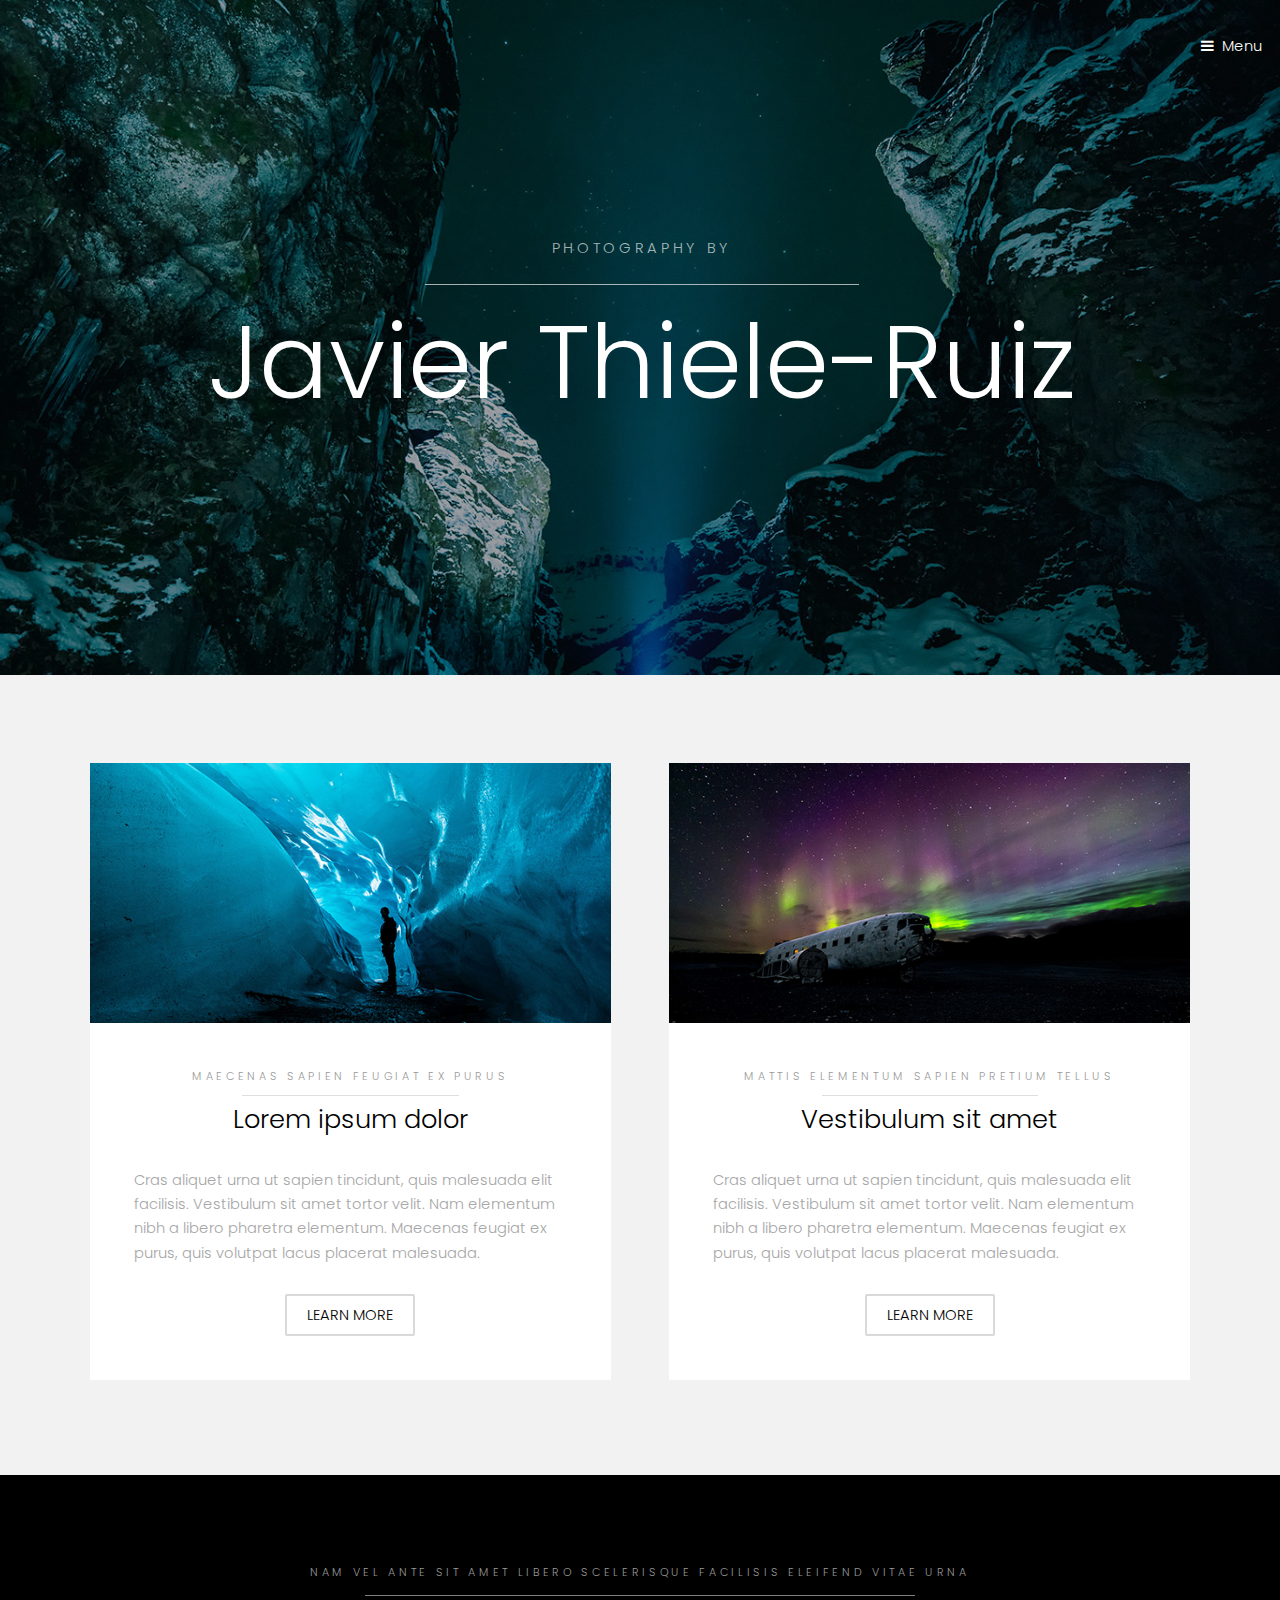
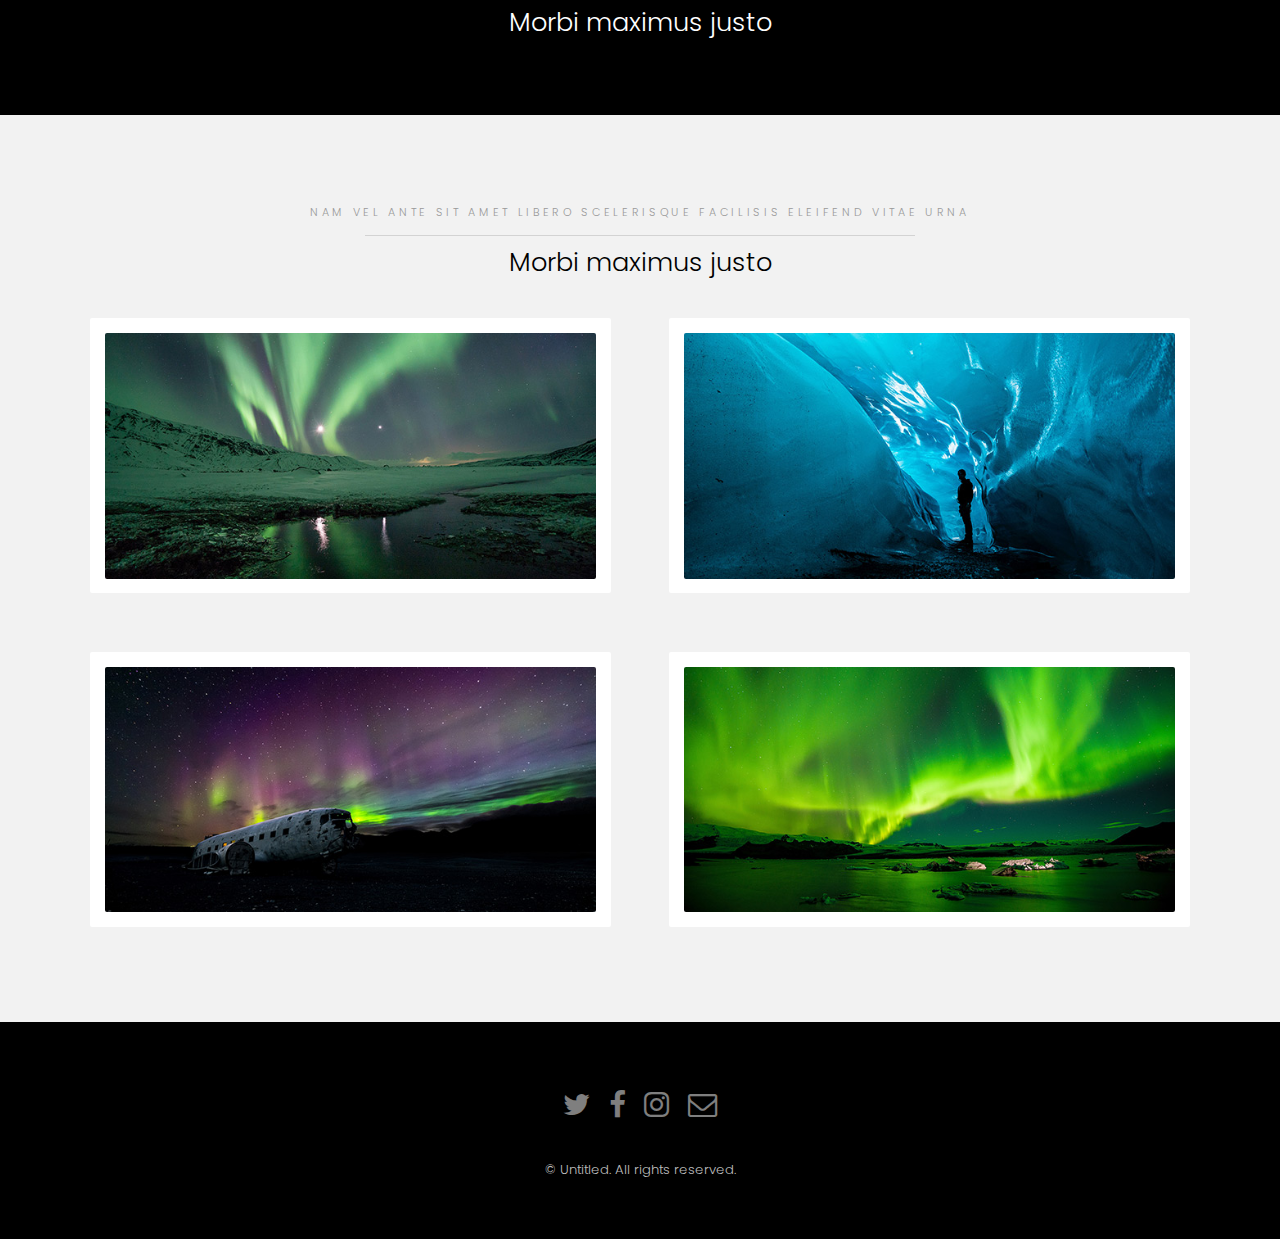
==== index.html @ 9270a08f "Rearranged files" ====
<!DOCTYPE HTML>
<html>
	<head>
		<title>Javier Thiele-Ruiz</title>
		<meta charset="utf-8" />
		<meta name="viewport" content="width=device-width, initial-scale=1" />
		<link rel="stylesheet" href="assets/css/main.css" />
	</head>
	<body>

		<!-- Header -->
			<header id="header" class="alt">
				<!-- <div class="logo"><a href="index.html">Javier Thiele-Ruiz <span>photography</span></a></div> -->
				<a href="#menu">Menu</a>
			</header>

		<!-- Nav -->
			<nav id="menu">
				<ul class="links">
					<li><a href="index.html">Home</a></li>
					<li><a href="gallery.html">Gallery</a></li>
					<li><a href="elements.html">Elements</a></li>
				</ul>
			</nav>

		<!-- Banner -->
			<section class="banner full">
				<article>
					<img src="images/slide01.jpg" alt="" />
					<div class="inner">
						<header>
							<p>Photography by <!--<a href="https://templated.co">TEMPLATED</a>--></p>
							<h2>Javier Thiele-Ruiz</h2>
						</header>
					</div>
				</article>
				<!--
				<article>
					<img src="images/slide02.jpg" alt="" />
					<div class="inner">
						<header>
							<p>Lorem ipsum dolor sit amet nullam feugiat</p>
							<h2>Magna etiam</h2>
						</header>
					</div>
				</article>
				<article>
					<img src="images/slide03.jpg"  alt="" />
					<div class="inner">
						<header>
							<p>Sed cursus aliuam veroeros lorem ipsum nullam</p>
							<h2>Tempus dolor</h2>
						</header>
					</div>
				</article>
				<article>
					<img src="images/slide04.jpg"  alt="" />
					<div class="inner">
						<header>
							<p>Adipiscing lorem ipsum feugiat sed phasellus consequat</p>
							<h2>Etiam feugiat</h2>
						</header>
					</div>
				</article>
				<article>
					<img src="images/slide05.jpg"  alt="" />
					<div class="inner">
						<header>
							<p>Ipsum dolor sed magna veroeros lorem ipsum</p>
							<h2>Lorem adipiscing</h2>
						</header>
					</div>
				</article>
				-->
			</section>

		<!-- One -->
			<section id="one" class="wrapper style2">
				<div class="inner">
					<div class="grid-style">

						<div>
							<div class="box">
								<div class="image fit">
									<img src="images/pic02.jpg" alt="" />
								</div>
								<div class="content">
									<header class="align-center">
										<p>maecenas sapien feugiat ex purus</p>
										<h2>Lorem ipsum dolor</h2>
									</header>
									<p> Cras aliquet urna ut sapien tincidunt, quis malesuada elit facilisis. Vestibulum sit amet tortor velit. Nam elementum nibh a libero pharetra elementum. Maecenas feugiat ex purus, quis volutpat lacus placerat malesuada.</p>
									<footer class="align-center">
										<a href="gallery.html" class="button alt">Learn More</a>
									</footer>
								</div>
							</div>
						</div>

						<div>
							<div class="box">
								<div class="image fit">
									<img src="images/pic03.jpg" alt="" />
								</div>
								<div class="content">
									<header class="align-center">
										<p>mattis elementum sapien pretium tellus</p>
										<h2>Vestibulum sit amet</h2>
									</header>
									<p> Cras aliquet urna ut sapien tincidunt, quis malesuada elit facilisis. Vestibulum sit amet tortor velit. Nam elementum nibh a libero pharetra elementum. Maecenas feugiat ex purus, quis volutpat lacus placerat malesuada.</p>
									<footer class="align-center">
										<a href="#" class="button alt">Learn More</a>
									</footer>
								</div>
							</div>
						</div>

					</div>
				</div>
			</section>

		<!-- Two -->
			<section id="two" class="wrapper style3">
				<div class="inner">
					<header class="align-center">
						<p>Nam vel ante sit amet libero scelerisque facilisis eleifend vitae urna</p>
						<h2>Morbi maximus justo</h2>
					</header>
				</div>
			</section>

		<!-- Three -->
			<section id="three" class="wrapper style2">
				<div class="inner">
					<header class="align-center">
						<p class="special">Nam vel ante sit amet libero scelerisque facilisis eleifend vitae urna</p>
						<h2>Morbi maximus justo</h2>
					</header>
					<div class="gallery">
						<div>
							<div class="image fit">
								<a href="#"><img src="images/pic01.jpg" alt="" /></a>
							</div>
						</div>
						<div>
							<div class="image fit">
								<a href="#"><img src="images/pic02.jpg" alt="" /></a>
							</div>
						</div>
						<div>
							<div class="image fit">
								<a href="#"><img src="images/pic03.jpg" alt="" /></a>
							</div>
						</div>
						<div>
							<div class="image fit">
								<a href="#"><img src="images/pic04.jpg" alt="" /></a>
							</div>
						</div>
					</div>
				</div>
			</section>


		<!-- Footer -->
			<footer id="footer">
				<div class="container">
					<ul class="icons">
						<li><a href="#" class="icon fa-twitter"><span class="label">Twitter</span></a></li>
						<li><a href="#" class="icon fa-facebook"><span class="label">Facebook</span></a></li>
						<li><a href="#" class="icon fa-instagram"><span class="label">Instagram</span></a></li>
						<li><a href="#" class="icon fa-envelope-o"><span class="label">Email</span></a></li>
					</ul>
				</div>
				<div class="copyright">
					&copy; Untitled. All rights reserved.
				</div>
			</footer>

		<!-- Scripts -->
			<script src="assets/js/jquery.min.js"></script>
			<script src="assets/js/jquery.scrollex.min.js"></script>
			<script src="assets/js/skel.min.js"></script>
			<script src="assets/js/util.js"></script>
			<script src="assets/js/main.js"></script>

	</body>
</html>
---- assets/css/main.css ----
@charset "UTF-8";
@import url(font-awesome.min.css);
@import url("https://fonts.googleapis.com/css?family=Poppins:300,400,500,600,700");

/*
	Hielo by TEMPLATED
	templated.co @templatedco
	Released for free under the Creative Commons Attribution 3.0 license (templated.co/license)
*/

/* Reset */

	html, body, div, span, applet, object, iframe, h1, h2, h3, h4, h5, h6, p, blockquote, pre, a, abbr, acronym, address, big, cite, code, del, dfn, em, img, ins, kbd, q, s, samp, small, strike, strong, sub, sup, tt, var, b, u, i, center, dl, dt, dd, ol, ul, li, fieldset, form, label, legend, table, caption, tbody, tfoot, thead, tr, th, td, article, aside, canvas, details, embed, figure, figcaption, footer, header, hgroup, menu, nav, output, ruby, section, summary, time, mark, audio, video {
		margin: 0;
		padding: 0;
		border: 0;
		font-size: 100%;
		font: inherit;
		vertical-align: baseline;
	}

	article, aside, details, figcaption, figure, footer, header, hgroup, menu, nav, section {
		display: block;
	}

	body {
		line-height: 1;
	}

	ol, ul {
		list-style: none;
	}

	blockquote, q {
		quotes: none;
	}

	blockquote:before, blockquote:after, q:before, q:after {
		content: '';
		content: none;
	}

	table {
		border-collapse: collapse;
		border-spacing: 0;
	}

	body {
		-webkit-text-size-adjust: none;
	}

/* Box Model */

	*, *:before, *:after {
		-moz-box-sizing: border-box;
		-webkit-box-sizing: border-box;
		box-sizing: border-box;
	}

/* Containers */

	.container {
		margin-left: auto;
		margin-right: auto;
	}

	.container.\31 25\25 {
		width: 100%;
		max-width: 100rem;
		min-width: 80rem;
	}

	.container.\37 5\25 {
		width: 60rem;
	}

	.container.\35 0\25 {
		width: 40rem;
	}

	.container.\32 5\25 {
		width: 20rem;
	}

	.container {
		width: 80rem;
	}

	@media screen and (max-width: 1680px) {

		.container.\31 25\25 {
			width: 100%;
			max-width: 100rem;
			min-width: 80rem;
		}

		.container.\37 5\25 {
			width: 60rem;
		}

		.container.\35 0\25 {
			width: 40rem;
		}

		.container.\32 5\25 {
			width: 20rem;
		}

		.container {
			width: 80rem;
		}

	}

	@media screen and (max-width: 1280px) {

		.container.\31 25\25 {
			width: 100%;
			max-width: 81.25rem;
			min-width: 65rem;
		}

		.container.\37 5\25 {
			width: 48.75rem;
		}

		.container.\35 0\25 {
			width: 32.5rem;
		}

		.container.\32 5\25 {
			width: 16.25rem;
		}

		.container {
			width: 65rem;
		}

	}

	@media screen and (max-width: 980px) {

		.container.\31 25\25 {
			width: 100%;
			max-width: 112.5%;
			min-width: 90%;
		}

		.container.\37 5\25 {
			width: 67.5%;
		}

		.container.\35 0\25 {
			width: 45%;
		}

		.container.\32 5\25 {
			width: 22.5%;
		}

		.container {
			width: 90%;
		}

	}

	@media screen and (max-width: 736px) {

		.container.\31 25\25 {
			width: 100%;
			max-width: 112.5%;
			min-width: 90%;
		}

		.container.\37 5\25 {
			width: 67.5%;
		}

		.container.\35 0\25 {
			width: 45%;
		}

		.container.\32 5\25 {
			width: 22.5%;
		}

		.container {
			width: 90% !important;
		}

	}

	@media screen and (max-width: 480px) {

		.container.\31 25\25 {
			width: 100%;
			max-width: 112.5%;
			min-width: 90%;
		}

		.container.\37 5\25 {
			width: 67.5%;
		}

		.container.\35 0\25 {
			width: 45%;
		}

		.container.\32 5\25 {
			width: 22.5%;
		}

		.container {
			width: 90% !important;
		}

	}

/* Grid */

	.row {
		border-bottom: solid 1px transparent;
		-moz-box-sizing: border-box;
		-webkit-box-sizing: border-box;
		box-sizing: border-box;
	}

	.row > * {
		float: left;
		-moz-box-sizing: border-box;
		-webkit-box-sizing: border-box;
		box-sizing: border-box;
	}

	.row:after, .row:before {
		content: '';
		display: block;
		clear: both;
		height: 0;
	}

	.row.uniform > * > :first-child {
		margin-top: 0;
	}

	.row.uniform > * > :last-child {
		margin-bottom: 0;
	}

	.row.\30 \25 > * {
		padding: 0 0 0 0rem;
	}

	.row.\30 \25 {
		margin: 0 0 -1px 0rem;
	}

	.row.uniform.\30 \25 > * {
		padding: 0rem 0 0 0rem;
	}

	.row.uniform.\30 \25 {
		margin: 0rem 0 -1px 0rem;
	}

	.row > * {
		padding: 0 0 0 2rem;
	}

	.row {
		margin: 0 0 -1px -2rem;
	}

	.row.uniform > * {
		padding: 2rem 0 0 2rem;
	}

	.row.uniform {
		margin: -2rem 0 -1px -2rem;
	}

	.row.\32 00\25 > * {
		padding: 0 0 0 4rem;
	}

	.row.\32 00\25 {
		margin: 0 0 -1px -4rem;
	}

	.row.uniform.\32 00\25 > * {
		padding: 4rem 0 0 4rem;
	}

	.row.uniform.\32 00\25 {
		margin: -4rem 0 -1px -4rem;
	}

	.row.\31 50\25 > * {
		padding: 0 0 0 3rem;
	}

	.row.\31 50\25 {
		margin: 0 0 -1px -3rem;
	}

	.row.uniform.\31 50\25 > * {
		padding: 3rem 0 0 3rem;
	}

	.row.uniform.\31 50\25 {
		margin: -3rem 0 -1px -3rem;
	}

	.row.\35 0\25 > * {
		padding: 0 0 0 1rem;
	}

	.row.\35 0\25 {
		margin: 0 0 -1px -1rem;
	}

	.row.uniform.\35 0\25 > * {
		padding: 1rem 0 0 1rem;
	}

	.row.uniform.\35 0\25 {
		margin: -1rem 0 -1px -1rem;
	}

	.row.\32 5\25 > * {
		padding: 0 0 0 0.5rem;
	}

	.row.\32 5\25 {
		margin: 0 0 -1px -0.5rem;
	}

	.row.uniform.\32 5\25 > * {
		padding: 0.5rem 0 0 0.5rem;
	}

	.row.uniform.\32 5\25 {
		margin: -0.5rem 0 -1px -0.5rem;
	}

	.\31 2u, .\31 2u\24 {
		width: 100%;
		clear: none;
		margin-left: 0;
	}

	.\31 1u, .\31 1u\24 {
		width: 91.6666666667%;
		clear: none;
		margin-left: 0;
	}

	.\31 0u, .\31 0u\24 {
		width: 83.3333333333%;
		clear: none;
		margin-left: 0;
	}

	.\39 u, .\39 u\24 {
		width: 75%;
		clear: none;
		margin-left: 0;
	}

	.\38 u, .\38 u\24 {
		width: 66.6666666667%;
		clear: none;
		margin-left: 0;
	}

	.\37 u, .\37 u\24 {
		width: 58.3333333333%;
		clear: none;
		margin-left: 0;
	}

	.\36 u, .\36 u\24 {
		width: 50%;
		clear: none;
		margin-left: 0;
	}

	.\35 u, .\35 u\24 {
		width: 41.6666666667%;
		clear: none;
		margin-left: 0;
	}

	.\34 u, .\34 u\24 {
		width: 33.3333333333%;
		clear: none;
		margin-left: 0;
	}

	.\33 u, .\33 u\24 {
		width: 25%;
		clear: none;
		margin-left: 0;
	}

	.\32 u, .\32 u\24 {
		width: 16.6666666667%;
		clear: none;
		margin-left: 0;
	}

	.\31 u, .\31 u\24 {
		width: 8.3333333333%;
		clear: none;
		margin-left: 0;
	}

	.\31 2u\24 + *,
	.\31 1u\24 + *,
	.\31 0u\24 + *,
	.\39 u\24 + *,
	.\38 u\24 + *,
	.\37 u\24 + *,
	.\36 u\24 + *,
	.\35 u\24 + *,
	.\34 u\24 + *,
	.\33 u\24 + *,
	.\32 u\24 + *,
	.\31 u\24 + * {
		clear: left;
	}

	.\-11u {
		margin-left: 91.66667%;
	}

	.\-10u {
		margin-left: 83.33333%;
	}

	.\-9u {
		margin-left: 75%;
	}

	.\-8u {
		margin-left: 66.66667%;
	}

	.\-7u {
		margin-left: 58.33333%;
	}

	.\-6u {
		margin-left: 50%;
	}

	.\-5u {
		margin-left: 41.66667%;
	}

	.\-4u {
		margin-left: 33.33333%;
	}

	.\-3u {
		margin-left: 25%;
	}

	.\-2u {
		margin-left: 16.66667%;
	}

	.\-1u {
		margin-left: 8.33333%;
	}

	@media screen and (max-width: 1680px) {

		.row > * {
			padding: 0 0 0 2rem;
		}

		.row {
			margin: 0 0 -1px -2rem;
		}

		.row.uniform > * {
			padding: 2rem 0 0 2rem;
		}

		.row.uniform {
			margin: -2rem 0 -1px -2rem;
		}

		.row.\32 00\25 > * {
			padding: 0 0 0 4rem;
		}

		.row.\32 00\25 {
			margin: 0 0 -1px -4rem;
		}

		.row.uniform.\32 00\25 > * {
			padding: 4rem 0 0 4rem;
		}

		.row.uniform.\32 00\25 {
			margin: -4rem 0 -1px -4rem;
		}

		.row.\31 50\25 > * {
			padding: 0 0 0 3rem;
		}

		.row.\31 50\25 {
			margin: 0 0 -1px -3rem;
		}

		.row.uniform.\31 50\25 > * {
			padding: 3rem 0 0 3rem;
		}

		.row.uniform.\31 50\25 {
			margin: -3rem 0 -1px -3rem;
		}

		.row.\35 0\25 > * {
			padding: 0 0 0 1rem;
		}

		.row.\35 0\25 {
			margin: 0 0 -1px -1rem;
		}

		.row.uniform.\35 0\25 > * {
			padding: 1rem 0 0 1rem;
		}

		.row.uniform.\35 0\25 {
			margin: -1rem 0 -1px -1rem;
		}

		.row.\32 5\25 > * {
			padding: 0 0 0 0.5rem;
		}

		.row.\32 5\25 {
			margin: 0 0 -1px -0.5rem;
		}

		.row.uniform.\32 5\25 > * {
			padding: 0.5rem 0 0 0.5rem;
		}

		.row.uniform.\32 5\25 {
			margin: -0.5rem 0 -1px -0.5rem;
		}

		.\31 2u\28xlarge\29, .\31 2u\24\28xlarge\29 {
			width: 100%;
			clear: none;
			margin-left: 0;
		}

		.\31 1u\28xlarge\29, .\31 1u\24\28xlarge\29 {
			width: 91.6666666667%;
			clear: none;
			margin-left: 0;
		}

		.\31 0u\28xlarge\29, .\31 0u\24\28xlarge\29 {
			width: 83.3333333333%;
			clear: none;
			margin-left: 0;
		}

		.\39 u\28xlarge\29, .\39 u\24\28xlarge\29 {
			width: 75%;
			clear: none;
			margin-left: 0;
		}

		.\38 u\28xlarge\29, .\38 u\24\28xlarge\29 {
			width: 66.6666666667%;
			clear: none;
			margin-left: 0;
		}

		.\37 u\28xlarge\29, .\37 u\24\28xlarge\29 {
			width: 58.3333333333%;
			clear: none;
			margin-left: 0;
		}

		.\36 u\28xlarge\29, .\36 u\24\28xlarge\29 {
			width: 50%;
			clear: none;
			margin-left: 0;
		}

		.\35 u\28xlarge\29, .\35 u\24\28xlarge\29 {
			width: 41.6666666667%;
			clear: none;
			margin-left: 0;
		}

		.\34 u\28xlarge\29, .\34 u\24\28xlarge\29 {
			width: 33.3333333333%;
			clear: none;
			margin-left: 0;
		}

		.\33 u\28xlarge\29, .\33 u\24\28xlarge\29 {
			width: 25%;
			clear: none;
			margin-left: 0;
		}

		.\32 u\28xlarge\29, .\32 u\24\28xlarge\29 {
			width: 16.6666666667%;
			clear: none;
			margin-left: 0;
		}

		.\31 u\28xlarge\29, .\31 u\24\28xlarge\29 {
			width: 8.3333333333%;
			clear: none;
			margin-left: 0;
		}

		.\31 2u\24\28xlarge\29 + *,
		.\31 1u\24\28xlarge\29 + *,
		.\31 0u\24\28xlarge\29 + *,
		.\39 u\24\28xlarge\29 + *,
		.\38 u\24\28xlarge\29 + *,
		.\37 u\24\28xlarge\29 + *,
		.\36 u\24\28xlarge\29 + *,
		.\35 u\24\28xlarge\29 + *,
		.\34 u\24\28xlarge\29 + *,
		.\33 u\24\28xlarge\29 + *,
		.\32 u\24\28xlarge\29 + *,
		.\31 u\24\28xlarge\29 + * {
			clear: left;
		}

		.\-11u\28xlarge\29 {
			margin-left: 91.66667%;
		}

		.\-10u\28xlarge\29 {
			margin-left: 83.33333%;
		}

		.\-9u\28xlarge\29 {
			margin-left: 75%;
		}

		.\-8u\28xlarge\29 {
			margin-left: 66.66667%;
		}

		.\-7u\28xlarge\29 {
			margin-left: 58.33333%;
		}

		.\-6u\28xlarge\29 {
			margin-left: 50%;
		}

		.\-5u\28xlarge\29 {
			margin-left: 41.66667%;
		}

		.\-4u\28xlarge\29 {
			margin-left: 33.33333%;
		}

		.\-3u\28xlarge\29 {
			margin-left: 25%;
		}

		.\-2u\28xlarge\29 {
			margin-left: 16.66667%;
		}

		.\-1u\28xlarge\29 {
			margin-left: 8.33333%;
		}

	}

	@media screen and (max-width: 1280px) {

		.row > * {
			padding: 0 0 0 1.5rem;
		}

		.row {
			margin: 0 0 -1px -1.5rem;
		}

		.row.uniform > * {
			padding: 1.5rem 0 0 1.5rem;
		}

		.row.uniform {
			margin: -1.5rem 0 -1px -1.5rem;
		}

		.row.\32 00\25 > * {
			padding: 0 0 0 3rem;
		}

		.row.\32 00\25 {
			margin: 0 0 -1px -3rem;
		}

		.row.uniform.\32 00\25 > * {
			padding: 3rem 0 0 3rem;
		}

		.row.uniform.\32 00\25 {
			margin: -3rem 0 -1px -3rem;
		}

		.row.\31 50\25 > * {
			padding: 0 0 0 2.25rem;
		}

		.row.\31 50\25 {
			margin: 0 0 -1px -2.25rem;
		}

		.row.uniform.\31 50\25 > * {
			padding: 2.25rem 0 0 2.25rem;
		}

		.row.uniform.\31 50\25 {
			margin: -2.25rem 0 -1px -2.25rem;
		}

		.row.\35 0\25 > * {
			padding: 0 0 0 0.75rem;
		}

		.row.\35 0\25 {
			margin: 0 0 -1px -0.75rem;
		}

		.row.uniform.\35 0\25 > * {
			padding: 0.75rem 0 0 0.75rem;
		}

		.row.uniform.\35 0\25 {
			margin: -0.75rem 0 -1px -0.75rem;
		}

		.row.\32 5\25 > * {
			padding: 0 0 0 0.375rem;
		}

		.row.\32 5\25 {
			margin: 0 0 -1px -0.375rem;
		}

		.row.uniform.\32 5\25 > * {
			padding: 0.375rem 0 0 0.375rem;
		}

		.row.uniform.\32 5\25 {
			margin: -0.375rem 0 -1px -0.375rem;
		}

		.\31 2u\28large\29, .\31 2u\24\28large\29 {
			width: 100%;
			clear: none;
			margin-left: 0;
		}

		.\31 1u\28large\29, .\31 1u\24\28large\29 {
			width: 91.6666666667%;
			clear: none;
			margin-left: 0;
		}

		.\31 0u\28large\29, .\31 0u\24\28large\29 {
			width: 83.3333333333%;
			clear: none;
			margin-left: 0;
		}

		.\39 u\28large\29, .\39 u\24\28large\29 {
			width: 75%;
			clear: none;
			margin-left: 0;
		}

		.\38 u\28large\29, .\38 u\24\28large\29 {
			width: 66.6666666667%;
			clear: none;
			margin-left: 0;
		}

		.\37 u\28large\29, .\37 u\24\28large\29 {
			width: 58.3333333333%;
			clear: none;
			margin-left: 0;
		}

		.\36 u\28large\29, .\36 u\24\28large\29 {
			width: 50%;
			clear: none;
			margin-left: 0;
		}

		.\35 u\28large\29, .\35 u\24\28large\29 {
			width: 41.6666666667%;
			clear: none;
			margin-left: 0;
		}

		.\34 u\28large\29, .\34 u\24\28large\29 {
			width: 33.3333333333%;
			clear: none;
			margin-left: 0;
		}

		.\33 u\28large\29, .\33 u\24\28large\29 {
			width: 25%;
			clear: none;
			margin-left: 0;
		}

		.\32 u\28large\29, .\32 u\24\28large\29 {
			width: 16.6666666667%;
			clear: none;
			margin-left: 0;
		}

		.\31 u\28large\29, .\31 u\24\28large\29 {
			width: 8.3333333333%;
			clear: none;
			margin-left: 0;
		}

		.\31 2u\24\28large\29 + *,
		.\31 1u\24\28large\29 + *,
		.\31 0u\24\28large\29 + *,
		.\39 u\24\28large\29 + *,
		.\38 u\24\28large\29 + *,
		.\37 u\24\28large\29 + *,
		.\36 u\24\28large\29 + *,
		.\35 u\24\28large\29 + *,
		.\34 u\24\28large\29 + *,
		.\33 u\24\28large\29 + *,
		.\32 u\24\28large\29 + *,
		.\31 u\24\28large\29 + * {
			clear: left;
		}

		.\-11u\28large\29 {
			margin-left: 91.66667%;
		}

		.\-10u\28large\29 {
			margin-left: 83.33333%;
		}

		.\-9u\28large\29 {
			margin-left: 75%;
		}

		.\-8u\28large\29 {
			margin-left: 66.66667%;
		}

		.\-7u\28large\29 {
			margin-left: 58.33333%;
		}

		.\-6u\28large\29 {
			margin-left: 50%;
		}

		.\-5u\28large\29 {
			margin-left: 41.66667%;
		}

		.\-4u\28large\29 {
			margin-left: 33.33333%;
		}

		.\-3u\28large\29 {
			margin-left: 25%;
		}

		.\-2u\28large\29 {
			margin-left: 16.66667%;
		}

		.\-1u\28large\29 {
			margin-left: 8.33333%;
		}

	}

	@media screen and (max-width: 980px) {

		.row > * {
			padding: 0 0 0 1.5rem;
		}

		.row {
			margin: 0 0 -1px -1.5rem;
		}

		.row.uniform > * {
			padding: 1.5rem 0 0 1.5rem;
		}

		.row.uniform {
			margin: -1.5rem 0 -1px -1.5rem;
		}

		.row.\32 00\25 > * {
			padding: 0 0 0 3rem;
		}

		.row.\32 00\25 {
			margin: 0 0 -1px -3rem;
		}

		.row.uniform.\32 00\25 > * {
			padding: 3rem 0 0 3rem;
		}

		.row.uniform.\32 00\25 {
			margin: -3rem 0 -1px -3rem;
		}

		.row.\31 50\25 > * {
			padding: 0 0 0 2.25rem;
		}

		.row.\31 50\25 {
			margin: 0 0 -1px -2.25rem;
		}

		.row.uniform.\31 50\25 > * {
			padding: 2.25rem 0 0 2.25rem;
		}

		.row.uniform.\31 50\25 {
			margin: -2.25rem 0 -1px -2.25rem;
		}

		.row.\35 0\25 > * {
			padding: 0 0 0 0.75rem;
		}

		.row.\35 0\25 {
			margin: 0 0 -1px -0.75rem;
		}

		.row.uniform.\35 0\25 > * {
			padding: 0.75rem 0 0 0.75rem;
		}

		.row.uniform.\35 0\25 {
			margin: -0.75rem 0 -1px -0.75rem;
		}

		.row.\32 5\25 > * {
			padding: 0 0 0 0.375rem;
		}

		.row.\32 5\25 {
			margin: 0 0 -1px -0.375rem;
		}

		.row.uniform.\32 5\25 > * {
			padding: 0.375rem 0 0 0.375rem;
		}

		.row.uniform.\32 5\25 {
			margin: -0.375rem 0 -1px -0.375rem;
		}

		.\31 2u\28medium\29, .\31 2u\24\28medium\29 {
			width: 100%;
			clear: none;
			margin-left: 0;
		}

		.\31 1u\28medium\29, .\31 1u\24\28medium\29 {
			width: 91.6666666667%;
			clear: none;
			margin-left: 0;
		}

		.\31 0u\28medium\29, .\31 0u\24\28medium\29 {
			width: 83.3333333333%;
			clear: none;
			margin-left: 0;
		}

		.\39 u\28medium\29, .\39 u\24\28medium\29 {
			width: 75%;
			clear: none;
			margin-left: 0;
		}

		.\38 u\28medium\29, .\38 u\24\28medium\29 {
			width: 66.6666666667%;
			clear: none;
			margin-left: 0;
		}

		.\37 u\28medium\29, .\37 u\24\28medium\29 {
			width: 58.3333333333%;
			clear: none;
			margin-left: 0;
		}

		.\36 u\28medium\29, .\36 u\24\28medium\29 {
			width: 50%;
			clear: none;
			margin-left: 0;
		}

		.\35 u\28medium\29, .\35 u\24\28medium\29 {
			width: 41.6666666667%;
			clear: none;
			margin-left: 0;
		}

		.\34 u\28medium\29, .\34 u\24\28medium\29 {
			width: 33.3333333333%;
			clear: none;
			margin-left: 0;
		}

		.\33 u\28medium\29, .\33 u\24\28medium\29 {
			width: 25%;
			clear: none;
			margin-left: 0;
		}

		.\32 u\28medium\29, .\32 u\24\28medium\29 {
			width: 16.6666666667%;
			clear: none;
			margin-left: 0;
		}

		.\31 u\28medium\29, .\31 u\24\28medium\29 {
			width: 8.3333333333%;
			clear: none;
			margin-left: 0;
		}

		.\31 2u\24\28medium\29 + *,
		.\31 1u\24\28medium\29 + *,
		.\31 0u\24\28medium\29 + *,
		.\39 u\24\28medium\29 + *,
		.\38 u\24\28medium\29 + *,
		.\37 u\24\28medium\29 + *,
		.\36 u\24\28medium\29 + *,
		.\35 u\24\28medium\29 + *,
		.\34 u\24\28medium\29 + *,
		.\33 u\24\28medium\29 + *,
		.\32 u\24\28medium\29 + *,
		.\31 u\24\28medium\29 + * {
			clear: left;
		}

		.\-11u\28medium\29 {
			margin-left: 91.66667%;
		}

		.\-10u\28medium\29 {
			margin-left: 83.33333%;
		}

		.\-9u\28medium\29 {
			margin-left: 75%;
		}

		.\-8u\28medium\29 {
			margin-left: 66.66667%;
		}

		.\-7u\28medium\29 {
			margin-left: 58.33333%;
		}

		.\-6u\28medium\29 {
			margin-left: 50%;
		}

		.\-5u\28medium\29 {
			margin-left: 41.66667%;
		}

		.\-4u\28medium\29 {
			margin-left: 33.33333%;
		}

		.\-3u\28medium\29 {
			margin-left: 25%;
		}

		.\-2u\28medium\29 {
			margin-left: 16.66667%;
		}

		.\-1u\28medium\29 {
			margin-left: 8.33333%;
		}

	}

	@media screen and (max-width: 736px) {

		.row > * {
			padding: 0 0 0 1.25rem;
		}

		.row {
			margin: 0 0 -1px -1.25rem;
		}

		.row.uniform > * {
			padding: 1.25rem 0 0 1.25rem;
		}

		.row.uniform {
			margin: -1.25rem 0 -1px -1.25rem;
		}

		.row.\32 00\25 > * {
			padding: 0 0 0 2.5rem;
		}

		.row.\32 00\25 {
			margin: 0 0 -1px -2.5rem;
		}

		.row.uniform.\32 00\25 > * {
			padding: 2.5rem 0 0 2.5rem;
		}

		.row.uniform.\32 00\25 {
			margin: -2.5rem 0 -1px -2.5rem;
		}

		.row.\31 50\25 > * {
			padding: 0 0 0 1.875rem;
		}

		.row.\31 50\25 {
			margin: 0 0 -1px -1.875rem;
		}

		.row.uniform.\31 50\25 > * {
			padding: 1.875rem 0 0 1.875rem;
		}

		.row.uniform.\31 50\25 {
			margin: -1.875rem 0 -1px -1.875rem;
		}

		.row.\35 0\25 > * {
			padding: 0 0 0 0.625rem;
		}

		.row.\35 0\25 {
			margin: 0 0 -1px -0.625rem;
		}

		.row.uniform.\35 0\25 > * {
			padding: 0.625rem 0 0 0.625rem;
		}

		.row.uniform.\35 0\25 {
			margin: -0.625rem 0 -1px -0.625rem;
		}

		.row.\32 5\25 > * {
			padding: 0 0 0 0.3125rem;
		}

		.row.\32 5\25 {
			margin: 0 0 -1px -0.3125rem;
		}

		.row.uniform.\32 5\25 > * {
			padding: 0.3125rem 0 0 0.3125rem;
		}

		.row.uniform.\32 5\25 {
			margin: -0.3125rem 0 -1px -0.3125rem;
		}

		.\31 2u\28small\29, .\31 2u\24\28small\29 {
			width: 100%;
			clear: none;
			margin-left: 0;
		}

		.\31 1u\28small\29, .\31 1u\24\28small\29 {
			width: 91.6666666667%;
			clear: none;
			margin-left: 0;
		}

		.\31 0u\28small\29, .\31 0u\24\28small\29 {
			width: 83.3333333333%;
			clear: none;
			margin-left: 0;
		}

		.\39 u\28small\29, .\39 u\24\28small\29 {
			width: 75%;
			clear: none;
			margin-left: 0;
		}

		.\38 u\28small\29, .\38 u\24\28small\29 {
			width: 66.6666666667%;
			clear: none;
			margin-left: 0;
		}

		.\37 u\28small\29, .\37 u\24\28small\29 {
			width: 58.3333333333%;
			clear: none;
			margin-left: 0;
		}

		.\36 u\28small\29, .\36 u\24\28small\29 {
			width: 50%;
			clear: none;
			margin-left: 0;
		}

		.\35 u\28small\29, .\35 u\24\28small\29 {
			width: 41.6666666667%;
			clear: none;
			margin-left: 0;
		}

		.\34 u\28small\29, .\34 u\24\28small\29 {
			width: 33.3333333333%;
			clear: none;
			margin-left: 0;
		}

		.\33 u\28small\29, .\33 u\24\28small\29 {
			width: 25%;
			clear: none;
			margin-left: 0;
		}

		.\32 u\28small\29, .\32 u\24\28small\29 {
			width: 16.6666666667%;
			clear: none;
			margin-left: 0;
		}

		.\31 u\28small\29, .\31 u\24\28small\29 {
			width: 8.3333333333%;
			clear: none;
			margin-left: 0;
		}

		.\31 2u\24\28small\29 + *,
		.\31 1u\24\28small\29 + *,
		.\31 0u\24\28small\29 + *,
		.\39 u\24\28small\29 + *,
		.\38 u\24\28small\29 + *,
		.\37 u\24\28small\29 + *,
		.\36 u\24\28small\29 + *,
		.\35 u\24\28small\29 + *,
		.\34 u\24\28small\29 + *,
		.\33 u\24\28small\29 + *,
		.\32 u\24\28small\29 + *,
		.\31 u\24\28small\29 + * {
			clear: left;
		}

		.\-11u\28small\29 {
			margin-left: 91.66667%;
		}

		.\-10u\28small\29 {
			margin-left: 83.33333%;
		}

		.\-9u\28small\29 {
			margin-left: 75%;
		}

		.\-8u\28small\29 {
			margin-left: 66.66667%;
		}

		.\-7u\28small\29 {
			margin-left: 58.33333%;
		}

		.\-6u\28small\29 {
			margin-left: 50%;
		}

		.\-5u\28small\29 {
			margin-left: 41.66667%;
		}

		.\-4u\28small\29 {
			margin-left: 33.33333%;
		}

		.\-3u\28small\29 {
			margin-left: 25%;
		}

		.\-2u\28small\29 {
			margin-left: 16.66667%;
		}

		.\-1u\28small\29 {
			margin-left: 8.33333%;
		}

	}

	@media screen and (max-width: 480px) {

		.row > * {
			padding: 0 0 0 1.25rem;
		}

		.row {
			margin: 0 0 -1px -1.25rem;
		}

		.row.uniform > * {
			padding: 1.25rem 0 0 1.25rem;
		}

		.row.uniform {
			margin: -1.25rem 0 -1px -1.25rem;
		}

		.row.\32 00\25 > * {
			padding: 0 0 0 2.5rem;
		}

		.row.\32 00\25 {
			margin: 0 0 -1px -2.5rem;
		}

		.row.uniform.\32 00\25 > * {
			padding: 2.5rem 0 0 2.5rem;
		}

		.row.uniform.\32 00\25 {
			margin: -2.5rem 0 -1px -2.5rem;
		}

		.row.\31 50\25 > * {
			padding: 0 0 0 1.875rem;
		}

		.row.\31 50\25 {
			margin: 0 0 -1px -1.875rem;
		}

		.row.uniform.\31 50\25 > * {
			padding: 1.875rem 0 0 1.875rem;
		}

		.row.uniform.\31 50\25 {
			margin: -1.875rem 0 -1px -1.875rem;
		}

		.row.\35 0\25 > * {
			padding: 0 0 0 0.625rem;
		}

		.row.\35 0\25 {
			margin: 0 0 -1px -0.625rem;
		}

		.row.uniform.\35 0\25 > * {
			padding: 0.625rem 0 0 0.625rem;
		}

		.row.uniform.\35 0\25 {
			margin: -0.625rem 0 -1px -0.625rem;
		}

		.row.\32 5\25 > * {
			padding: 0 0 0 0.3125rem;
		}

		.row.\32 5\25 {
			margin: 0 0 -1px -0.3125rem;
		}

		.row.uniform.\32 5\25 > * {
			padding: 0.3125rem 0 0 0.3125rem;
		}

		.row.uniform.\32 5\25 {
			margin: -0.3125rem 0 -1px -0.3125rem;
		}

		.\31 2u\28xsmall\29, .\31 2u\24\28xsmall\29 {
			width: 100%;
			clear: none;
			margin-left: 0;
		}

		.\31 1u\28xsmall\29, .\31 1u\24\28xsmall\29 {
			width: 91.6666666667%;
			clear: none;
			margin-left: 0;
		}

		.\31 0u\28xsmall\29, .\31 0u\24\28xsmall\29 {
			width: 83.3333333333%;
			clear: none;
			margin-left: 0;
		}

		.\39 u\28xsmall\29, .\39 u\24\28xsmall\29 {
			width: 75%;
			clear: none;
			margin-left: 0;
		}

		.\38 u\28xsmall\29, .\38 u\24\28xsmall\29 {
			width: 66.6666666667%;
			clear: none;
			margin-left: 0;
		}

		.\37 u\28xsmall\29, .\37 u\24\28xsmall\29 {
			width: 58.3333333333%;
			clear: none;
			margin-left: 0;
		}

		.\36 u\28xsmall\29, .\36 u\24\28xsmall\29 {
			width: 50%;
			clear: none;
			margin-left: 0;
		}

		.\35 u\28xsmall\29, .\35 u\24\28xsmall\29 {
			width: 41.6666666667%;
			clear: none;
			margin-left: 0;
		}

		.\34 u\28xsmall\29, .\34 u\24\28xsmall\29 {
			width: 33.3333333333%;
			clear: none;
			margin-left: 0;
		}

		.\33 u\28xsmall\29, .\33 u\24\28xsmall\29 {
			width: 25%;
			clear: none;
			margin-left: 0;
		}

		.\32 u\28xsmall\29, .\32 u\24\28xsmall\29 {
			width: 16.6666666667%;
			clear: none;
			margin-left: 0;
		}

		.\31 u\28xsmall\29, .\31 u\24\28xsmall\29 {
			width: 8.3333333333%;
			clear: none;
			margin-left: 0;
		}

		.\31 2u\24\28xsmall\29 + *,
		.\31 1u\24\28xsmall\29 + *,
		.\31 0u\24\28xsmall\29 + *,
		.\39 u\24\28xsmall\29 + *,
		.\38 u\24\28xsmall\29 + *,
		.\37 u\24\28xsmall\29 + *,
		.\36 u\24\28xsmall\29 + *,
		.\35 u\24\28xsmall\29 + *,
		.\34 u\24\28xsmall\29 + *,
		.\33 u\24\28xsmall\29 + *,
		.\32 u\24\28xsmall\29 + *,
		.\31 u\24\28xsmall\29 + * {
			clear: left;
		}

		.\-11u\28xsmall\29 {
			margin-left: 91.66667%;
		}

		.\-10u\28xsmall\29 {
			margin-left: 83.33333%;
		}

		.\-9u\28xsmall\29 {
			margin-left: 75%;
		}

		.\-8u\28xsmall\29 {
			margin-left: 66.66667%;
		}

		.\-7u\28xsmall\29 {
			margin-left: 58.33333%;
		}

		.\-6u\28xsmall\29 {
			margin-left: 50%;
		}

		.\-5u\28xsmall\29 {
			margin-left: 41.66667%;
		}

		.\-4u\28xsmall\29 {
			margin-left: 33.33333%;
		}

		.\-3u\28xsmall\29 {
			margin-left: 25%;
		}

		.\-2u\28xsmall\29 {
			margin-left: 16.66667%;
		}

		.\-1u\28xsmall\29 {
			margin-left: 8.33333%;
		}

	}

/* Basic */

	@-ms-viewport {
		width: device-width;
	}

	body {
		-ms-overflow-style: scrollbar;
	}

	@media screen and (max-width: 480px) {

		html, body {
			min-width: 320px;
		}

	}

	body {
		background: #fff;
	}

		body.is-loading *, body.is-loading *:before, body.is-loading *:after {
			-moz-animation: none !important;
			-webkit-animation: none !important;
			-ms-animation: none !important;
			animation: none !important;
			-moz-transition: none !important;
			-webkit-transition: none !important;
			-ms-transition: none !important;
			transition: none !important;
		}

/* Type */

	html {
		font-size: 13pt;
	}

		@media screen and (max-width: 1680px) {

			html {
				font-size: 11pt;
			}

		}

		@media screen and (max-width: 1280px) {

			html {
				font-size: 11pt;
			}

		}

		@media screen and (max-width: 980px) {

			html {
				font-size: 12pt;
			}

		}

		@media screen and (max-width: 736px) {

			html {
				font-size: 12pt;
			}

		}

		@media screen and (max-width: 480px) {

			html {
				font-size: 12pt;
			}

		}

	body {
		background-color: #fff;
		color: #444;
	}

	body, input, select, textarea {
		font-family: "Poppins", sans-serif;
		font-weight: 300;
		font-size: 1rem;
		line-height: 1.65;
	}

	a {
		text-decoration: underline;
	}

		a:hover {
			text-decoration: none;
		}

	strong, b {
		font-weight: 600;
	}

	em, i {
		font-style: italic;
	}

	p {
		margin: 0 0 2rem 0;
	}

		p.special {
			text-transform: uppercase;
			font-size: .75rem;
			font-weight: 300;
			margin: 0 0 .5rem 0;
			padding: 0 0 1rem 0;
			letter-spacing: .25rem;
		}

			p.special:after {
				content: '';
				position: absolute;
				margin: auto;
				right: 0;
				bottom: 0;
				left: 0;
				width: 50%;
				height: 1px;
				background-color: rgba(0, 0, 0, 0.125);
			}

	h1, h2, h3, h4, h5, h6 {
		font-weight: 300;
		line-height: 1.5;
		margin: 0 0 1rem 0;
	}

		h1 a, h2 a, h3 a, h4 a, h5 a, h6 a {
			color: inherit;
			text-decoration: none;
		}

	h2 {
		font-size: 1.75rem;
	}

	h3 {
		font-size: 1.35rem;
	}

	h4 {
		font-size: 1.1rem;
	}

	h5 {
		font-size: 0.9rem;
	}

	h6 {
		font-size: 0.7rem;
	}

	sub {
		font-size: 0.8rem;
		position: relative;
		top: 0.5rem;
	}

	sup {
		font-size: 0.8rem;
		position: relative;
		top: -0.5rem;
	}

	blockquote {
		border-left: solid 4px;
		font-style: italic;
		margin: 0 0 2rem 0;
		padding: 0.5rem 0 0.5rem 2rem;
	}

	code {
		border-radius: 2px;
		border: solid 1px;
		font-family: "Courier New", monospace;
		font-size: 0.9rem;
		margin: 0 0.25rem;
		padding: 0.25rem 0.65rem;
	}

	pre {
		-webkit-overflow-scrolling: touch;
		font-family: "Courier New", monospace;
		font-size: 0.9rem;
		margin: 0 0 2rem 0;
	}

		pre code {
			display: block;
			line-height: 1.75;
			padding: 1rem 1.5rem;
			overflow-x: auto;
		}

	hr {
		border: 0;
		border-bottom: solid 1px;
		margin: 2rem 0;
	}

		hr.major {
			margin: 3rem 0;
		}

	.align-left {
		text-align: left;
	}

	.align-center {
		text-align: center;
	}

	.align-right {
		text-align: right;
	}

	input, select, textarea {
		color: #555;
	}

	a {
		color: #8a4680;
	}

	strong, b {
		color: #555;
	}

	h1, h2, h3, h4, h5, h6 {
		color: #555;
	}

	blockquote {
		border-left-color: rgba(144, 144, 144, 0.25);
	}

	code {
		background: rgba(144, 144, 144, 0.075);
		border-color: rgba(144, 144, 144, 0.25);
	}

	hr {
		border-bottom-color: rgba(144, 144, 144, 0.25);
	}

/* Box */

	.box {
		margin-bottom: 2rem;
		background: #FFF;
	}

		.box .image.fit {
			margin: 0;
			border-radius: 0;
		}

			.box .image.fit img {
				border-radius: 0;
			}

		.box header h2 {
			margin-bottom: 2rem;
		}

		.box header p {
			text-transform: uppercase;
			font-size: .75rem;
			font-weight: 300;
			margin: 0 0 .25rem 0;
			padding: 0 0 .75rem 0;
			letter-spacing: .25rem;
		}

			.box header p:after {
				content: '';
				position: absolute;
				margin: auto;
				right: 0;
				bottom: 0;
				left: 0;
				width: 50%;
				height: 1px;
				background-color: rgba(0, 0, 0, 0.125);
			}

		.box .content {
			padding: 3rem;
		}

		.box > :last-child,
		.box > :last-child > :last-child,
		.box > :last-child > :last-child > :last-child {
			margin-bottom: 0;
		}

		.box.alt {
			border: 0;
			border-radius: 0;
			padding: 0;
		}

		@media screen and (max-width: 736px) {

			.box .content {
				padding: 2rem;
			}

		}

	.box {
		border-color: rgba(144, 144, 144, 0.25);
	}

/* Button */

	input[type="submit"],
	input[type="reset"],
	input[type="button"],
	button,
	.button {
		-moz-appearance: none;
		-webkit-appearance: none;
		-ms-appearance: none;
		appearance: none;
		-moz-transition: background-color 0.2s ease-in-out, color 0.2s ease-in-out;
		-webkit-transition: background-color 0.2s ease-in-out, color 0.2s ease-in-out;
		-ms-transition: background-color 0.2s ease-in-out, color 0.2s ease-in-out;
		transition: background-color 0.2s ease-in-out, color 0.2s ease-in-out;
		border-radius: 2px;
		border: 0;
		cursor: pointer;
		display: inline-block;
		font-weight: 300;
		height: 2.85rem;
		line-height: 2.95rem;
		padding: 0 1.5rem;
		text-align: center;
		text-decoration: none;
		text-transform: uppercase;
		white-space: nowrap;
	}

		input[type="submit"].icon,
		input[type="reset"].icon,
		input[type="button"].icon,
		button.icon,
		.button.icon {
			padding-left: 1.35rem;
		}

			input[type="submit"].icon:before,
			input[type="reset"].icon:before,
			input[type="button"].icon:before,
			button.icon:before,
			.button.icon:before {
				margin-right: 0.5rem;
			}

		input[type="submit"].fit,
		input[type="reset"].fit,
		input[type="button"].fit,
		button.fit,
		.button.fit {
			display: block;
			margin: 0 0 1rem 0;
			width: 100%;
		}

		input[type="submit"].small,
		input[type="reset"].small,
		input[type="button"].small,
		button.small,
		.button.small {
			font-size: 0.8rem;
		}

		input[type="submit"].big,
		input[type="reset"].big,
		input[type="button"].big,
		button.big,
		.button.big {
			font-size: 1.35rem;
		}

		input[type="submit"].disabled, input[type="submit"]:disabled,
		input[type="reset"].disabled,
		input[type="reset"]:disabled,
		input[type="button"].disabled,
		input[type="button"]:disabled,
		button.disabled,
		button:disabled,
		.button.disabled,
		.button:disabled {
			-moz-pointer-events: none;
			-webkit-pointer-events: none;
			-ms-pointer-events: none;
			pointer-events: none;
			opacity: 0.25;
		}

		@media screen and (max-width: 480px) {

			input[type="submit"],
			input[type="reset"],
			input[type="button"],
			button,
			.button {
				padding: 0;
				width: 100%;
			}

		}

	input[type="submit"],
	input[type="reset"],
	input[type="button"],
	button,
	.button {
		background-color: #f2f2f2;
		color: #000 !important;
	}

		input[type="submit"]:hover,
		input[type="reset"]:hover,
		input[type="button"]:hover,
		button:hover,
		.button:hover {
			background-color: white;
		}

		input[type="submit"]:active,
		input[type="reset"]:active,
		input[type="button"]:active,
		button:active,
		.button:active {
			background-color: #e5e5e5;
		}

		input[type="submit"].alt,
		input[type="reset"].alt,
		input[type="button"].alt,
		button.alt,
		.button.alt {
			background-color: transparent;
			box-shadow: inset 0 0 0 2px rgba(144, 144, 144, 0.25);
			color: #555 !important;
		}

			input[type="submit"].alt:hover,
			input[type="reset"].alt:hover,
			input[type="button"].alt:hover,
			button.alt:hover,
			.button.alt:hover {
				background-color: rgba(144, 144, 144, 0.075);
			}

			input[type="submit"].alt:active,
			input[type="reset"].alt:active,
			input[type="button"].alt:active,
			button.alt:active,
			.button.alt:active {
				background-color: rgba(144, 144, 144, 0.2);
			}

			input[type="submit"].alt.icon:before,
			input[type="reset"].alt.icon:before,
			input[type="button"].alt.icon:before,
			button.alt.icon:before,
			.button.alt.icon:before {
				color: #bbb;
			}

		input[type="submit"].special,
		input[type="reset"].special,
		input[type="button"].special,
		button.special,
		.button.special {
			background-color: #8a4680;
			color: #ffffff !important;
		}

			input[type="submit"].special:hover,
			input[type="reset"].special:hover,
			input[type="button"].special:hover,
			button.special:hover,
			.button.special:hover {
				background-color: #9b4f90;
			}

			input[type="submit"].special:active,
			input[type="reset"].special:active,
			input[type="button"].special:active,
			button.special:active,
			.button.special:active {
				background-color: #793d70;
			}

/* Form */

	form {
		margin: 0 0 2rem 0;
	}

	label {
		display: block;
		font-size: 0.9rem;
		font-weight: 700;
		margin: 0 0 1rem 0;
	}

	input[type="text"],
	input[type="password"],
	input[type="email"],
	select,
	textarea {
		-moz-appearance: none;
		-webkit-appearance: none;
		-ms-appearance: none;
		appearance: none;
		border-radius: 2px;
		border: none;
		border: solid 1px;
		color: inherit;
		display: block;
		outline: 0;
		padding: 0 1rem;
		text-decoration: none;
		width: 100%;
	}

		input[type="text"]:invalid,
		input[type="password"]:invalid,
		input[type="email"]:invalid,
		select:invalid,
		textarea:invalid {
			box-shadow: none;
		}

	.select-wrapper {
		text-decoration: none;
		display: block;
		position: relative;
	}

		.select-wrapper:before {
			-moz-osx-font-smoothing: grayscale;
			-webkit-font-smoothing: antialiased;
			font-family: FontAwesome;
			font-style: normal;
			font-weight: normal;
			text-transform: none !important;
		}

		.select-wrapper:before {
			content: '\f078';
			display: block;
			height: 2.75rem;
			line-height: 2.75rem;
			pointer-events: none;
			position: absolute;
			right: 0;
			text-align: center;
			top: 0;
			width: 2.75rem;
		}

		.select-wrapper select::-ms-expand {
			display: none;
		}

	input[type="text"],
	input[type="password"],
	input[type="email"],
	select {
		height: 2.75rem;
	}

	textarea {
		padding: 0.75rem 1rem;
	}

	input[type="checkbox"],
	input[type="radio"] {
		-moz-appearance: none;
		-webkit-appearance: none;
		-ms-appearance: none;
		appearance: none;
		display: block;
		float: left;
		margin-right: -2rem;
		opacity: 0;
		width: 1rem;
		z-index: -1;
	}

		input[type="checkbox"] + label,
		input[type="radio"] + label {
			text-decoration: none;
			cursor: pointer;
			display: inline-block;
			font-size: 1rem;
			font-weight: 400;
			padding-left: 2.4rem;
			padding-right: 0.75rem;
			position: relative;
		}

			input[type="checkbox"] + label:before,
			input[type="radio"] + label:before {
				-moz-osx-font-smoothing: grayscale;
				-webkit-font-smoothing: antialiased;
				font-family: FontAwesome;
				font-style: normal;
				font-weight: normal;
				text-transform: none !important;
			}

			input[type="checkbox"] + label:before,
			input[type="radio"] + label:before {
				border-radius: 2px;
				border: solid 1px;
				content: '';
				display: inline-block;
				height: 1.65rem;
				left: 0;
				line-height: 1.58125rem;
				position: absolute;
				text-align: center;
				top: 0;
				width: 1.65rem;
			}

		input[type="checkbox"]:checked + label:before,
		input[type="radio"]:checked + label:before {
			content: '\f00c';
		}

	input[type="checkbox"] + label:before {
		border-radius: 2px;
	}

	input[type="radio"] + label:before {
		border-radius: 100%;
	}

	::-webkit-input-placeholder {
		opacity: 1.0;
	}

	:-moz-placeholder {
		opacity: 1.0;
	}

	::-moz-placeholder {
		opacity: 1.0;
	}

	:-ms-input-placeholder {
		opacity: 1.0;
	}

	.formerize-placeholder {
		opacity: 1.0;
	}

	label {
		color: #555;
	}

	input[type="text"],
	input[type="password"],
	input[type="email"],
	select,
	textarea {
		background: rgba(144, 144, 144, 0.075);
		border-color: rgba(144, 144, 144, 0.25);
	}

		input[type="text"]:focus,
		input[type="password"]:focus,
		input[type="email"]:focus,
		select:focus,
		textarea:focus {
			border-color: #8a4680;
			box-shadow: 0 0 0 1px #8a4680;
		}

	.select-wrapper:before {
		color: rgba(144, 144, 144, 0.25);
	}

	input[type="checkbox"] + label,
	input[type="radio"] + label {
		color: #444;
	}

		input[type="checkbox"] + label:before,
		input[type="radio"] + label:before {
			background: rgba(144, 144, 144, 0.075);
			border-color: rgba(144, 144, 144, 0.25);
		}

	input[type="checkbox"]:checked + label:before,
	input[type="radio"]:checked + label:before {
		background-color: #8a4680;
		border-color: #8a4680;
		color: #ffffff;
	}

	input[type="checkbox"]:focus + label:before,
	input[type="radio"]:focus + label:before {
		border-color: #8a4680;
		box-shadow: 0 0 0 1px #8a4680;
	}

	::-webkit-input-placeholder {
		color: #bbb !important;
	}

	:-moz-placeholder {
		color: #bbb !important;
	}

	::-moz-placeholder {
		color: #bbb !important;
	}

	:-ms-input-placeholder {
		color: #bbb !important;
	}

	.formerize-placeholder {
		color: #bbb !important;
	}

/* Icon */

	.icon {
		text-decoration: none;
		border-bottom: none;
		position: relative;
	}

		.icon:before {
			-moz-osx-font-smoothing: grayscale;
			-webkit-font-smoothing: antialiased;
			font-family: FontAwesome;
			font-style: normal;
			font-weight: normal;
			text-transform: none !important;
		}

		.icon > .label {
			display: none;
		}

/* Image */

	.image {
		border-radius: 2px;
		border: 0;
		display: inline-block;
		position: relative;
	}

		.image img {
			border-radius: 2px;
			display: block;
		}

		.image.left, .image.right {
			max-width: 40%;
		}

			.image.left img, .image.right img {
				width: 100%;
			}

		.image.left {
			float: left;
			margin: 0 1.5rem 1rem 0;
			top: 0.25rem;
		}

		.image.right {
			float: right;
			margin: 0 0 1rem 1.5rem;
			top: 0.25rem;
		}

		.image.fit {
			display: block;
			margin: 0 0 2rem 0;
			width: 100%;
		}

			.image.fit img {
				width: 100%;
			}

		.image.main {
			display: block;
			margin: 0 0 3rem 0;
			width: 100%;
		}

			.image.main img {
				width: 100%;
			}

/* List */

	ol {
		list-style: decimal;
		margin: 0 0 2rem 0;
		padding-left: 1.25rem;
	}

		ol li {
			padding-left: 0.25rem;
		}

	ul {
		list-style: disc;
		margin: 0 0 2rem 0;
		padding-left: 1rem;
	}

		ul li {
			padding-left: 0.5rem;
		}

		ul.alt {
			list-style: none;
			padding-left: 0;
		}

			ul.alt li {
				border-top: solid 1px;
				padding: 0.5rem 0;
			}

				ul.alt li:first-child {
					border-top: 0;
					padding-top: 0;
				}

		ul.icons {
			cursor: default;
			list-style: none;
			padding-left: 0;
		}

			ul.icons li {
				display: inline-block;
				padding: 0 1rem 0 0;
			}

				ul.icons li:last-child {
					padding-right: 0;
				}

				ul.icons li .icon:before {
					font-size: 2rem;
				}

		ul.actions {
			cursor: default;
			list-style: none;
			padding-left: 0;
		}

			ul.actions li {
				display: inline-block;
				padding: 0 1rem 0 0;
				vertical-align: middle;
			}

				ul.actions li:last-child {
					padding-right: 0;
				}

			ul.actions.small li {
				padding: 0 0.5rem 0 0;
			}

			ul.actions.vertical li {
				display: block;
				padding: 1rem 0 0 0;
			}

				ul.actions.vertical li:first-child {
					padding-top: 0;
				}

				ul.actions.vertical li > * {
					margin-bottom: 0;
				}

			ul.actions.vertical.small li {
				padding: 0.5rem 0 0 0;
			}

				ul.actions.vertical.small li:first-child {
					padding-top: 0;
				}

			ul.actions.fit {
				display: table;
				margin-left: -1rem;
				padding: 0;
				table-layout: fixed;
				width: calc(100% + 1rem);
			}

				ul.actions.fit li {
					display: table-cell;
					padding: 0 0 0 1rem;
				}

					ul.actions.fit li > * {
						margin-bottom: 0;
					}

				ul.actions.fit.small {
					margin-left: -0.5rem;
					width: calc(100% + 0.5rem);
				}

					ul.actions.fit.small li {
						padding: 0 0 0 0.5rem;
					}

			@media screen and (max-width: 480px) {

				ul.actions {
					margin: 0 0 2rem 0;
				}

					ul.actions li {
						padding: 1rem 0 0 0;
						display: block;
						text-align: center;
						width: 100%;
					}

						ul.actions li:first-child {
							padding-top: 0;
						}

						ul.actions li > * {
							width: 100%;
							margin: 0 !important;
						}

							ul.actions li > *.icon:before {
								margin-left: -2rem;
							}

					ul.actions.small li {
						padding: 0.5rem 0 0 0;
					}

						ul.actions.small li:first-child {
							padding-top: 0;
						}

			}

	dl {
		margin: 0 0 2rem 0;
	}

		dl dt {
			display: block;
			font-weight: 700;
			margin: 0 0 1rem 0;
		}

		dl dd {
			margin-left: 2rem;
		}

	ul.alt li {
		border-top-color: rgba(144, 144, 144, 0.25);
	}

/* Section/Article */

	section.special, article.special {
		text-align: center;
	}

	header p {
		position: relative;
		margin: 0 0 1.5rem 0;
	}

	header h2 + p {
		font-size: 1.25rem;
		margin-top: -1rem;
	}

	header h3 + p {
		font-size: 1.1rem;
		margin-top: -0.8rem;
	}

	header h4 + p,
	header h5 + p,
	header h6 + p {
		font-size: 0.9rem;
		margin-top: -0.6rem;
	}

	header p {
		color: #bbb;
	}

/* Table */

	.table-wrapper {
		-webkit-overflow-scrolling: touch;
		overflow-x: auto;
	}

	table {
		margin: 0 0 2rem 0;
		width: 100%;
	}

		table tbody tr {
			border: solid 1px;
			border-left: 0;
			border-right: 0;
		}

		table td {
			padding: 0.75rem 0.75rem;
		}

		table th {
			font-size: 0.9rem;
			font-weight: 700;
			padding: 0 0.75rem 0.75rem 0.75rem;
			text-align: left;
		}

		table thead {
			border-bottom: solid 2px;
		}

		table tfoot {
			border-top: solid 2px;
		}

		table.alt {
			border-collapse: separate;
		}

			table.alt tbody tr td {
				border: solid 1px;
				border-left-width: 0;
				border-top-width: 0;
			}

				table.alt tbody tr td:first-child {
					border-left-width: 1px;
				}

			table.alt tbody tr:first-child td {
				border-top-width: 1px;
			}

			table.alt thead {
				border-bottom: 0;
			}

			table.alt tfoot {
				border-top: 0;
			}

	table tbody tr {
		border-color: rgba(144, 144, 144, 0.25);
	}

		table tbody tr:nth-child(2n + 1) {
			background-color: rgba(144, 144, 144, 0.075);
		}

	table th {
		color: #555;
	}

	table thead {
		border-bottom-color: rgba(144, 144, 144, 0.25);
	}

	table tfoot {
		border-top-color: rgba(144, 144, 144, 0.25);
	}

	table.alt tbody tr td {
		border-color: rgba(144, 144, 144, 0.25);
	}

/* Wrapper */

	.wrapper {
		padding: 6rem 0 4rem 0 ;
		position: relative;
		margin: 0;
	}

		.wrapper > .inner {
			margin: 0 auto;
			width: 80rem;
		}

		.wrapper.style1 {
			background-color: #8a4680;
			color: #e2d1df;
		}

			.wrapper.style1 input, .wrapper.style1 select, .wrapper.style1 textarea {
				color: #ffffff;
			}

			.wrapper.style1 a {
				color: #ffffff;
			}

			.wrapper.style1 strong, .wrapper.style1 b {
				color: #ffffff;
			}

			.wrapper.style1 h1, .wrapper.style1 h2, .wrapper.style1 h3, .wrapper.style1 h4, .wrapper.style1 h5, .wrapper.style1 h6 {
				color: #ffffff;
			}

			.wrapper.style1 blockquote {
				border-left-color: rgba(255, 255, 255, 0.25);
			}

			.wrapper.style1 code {
				background: rgba(255, 255, 255, 0.075);
				border-color: rgba(255, 255, 255, 0.25);
			}

			.wrapper.style1 hr {
				border-bottom-color: rgba(255, 255, 255, 0.25);
			}

			.wrapper.style1 .box {
				border-color: rgba(255, 255, 255, 0.25);
			}

			.wrapper.style1 input[type="submit"],
			.wrapper.style1 input[type="reset"],
			.wrapper.style1 input[type="button"],
			.wrapper.style1 button,
			.wrapper.style1 .button {
				background-color: #f2f2f2;
				color: #000 !important;
			}

				.wrapper.style1 input[type="submit"]:hover,
				.wrapper.style1 input[type="reset"]:hover,
				.wrapper.style1 input[type="button"]:hover,
				.wrapper.style1 button:hover,
				.wrapper.style1 .button:hover {
					background-color: white;
				}

				.wrapper.style1 input[type="submit"]:active,
				.wrapper.style1 input[type="reset"]:active,
				.wrapper.style1 input[type="button"]:active,
				.wrapper.style1 button:active,
				.wrapper.style1 .button:active {
					background-color: #e5e5e5;
				}

				.wrapper.style1 input[type="submit"].alt,
				.wrapper.style1 input[type="reset"].alt,
				.wrapper.style1 input[type="button"].alt,
				.wrapper.style1 button.alt,
				.wrapper.style1 .button.alt {
					background-color: transparent;
					box-shadow: inset 0 0 0 2px rgba(255, 255, 255, 0.25);
					color: #ffffff !important;
				}

					.wrapper.style1 input[type="submit"].alt:hover,
					.wrapper.style1 input[type="reset"].alt:hover,
					.wrapper.style1 input[type="button"].alt:hover,
					.wrapper.style1 button.alt:hover,
					.wrapper.style1 .button.alt:hover {
						background-color: rgba(255, 255, 255, 0.075);
					}

					.wrapper.style1 input[type="submit"].alt:active,
					.wrapper.style1 input[type="reset"].alt:active,
					.wrapper.style1 input[type="button"].alt:active,
					.wrapper.style1 button.alt:active,
					.wrapper.style1 .button.alt:active {
						background-color: rgba(255, 255, 255, 0.2);
					}

					.wrapper.style1 input[type="submit"].alt.icon:before,
					.wrapper.style1 input[type="reset"].alt.icon:before,
					.wrapper.style1 input[type="button"].alt.icon:before,
					.wrapper.style1 button.alt.icon:before,
					.wrapper.style1 .button.alt.icon:before {
						color: #d0b5cc;
					}

				.wrapper.style1 input[type="submit"].special,
				.wrapper.style1 input[type="reset"].special,
				.wrapper.style1 input[type="button"].special,
				.wrapper.style1 button.special,
				.wrapper.style1 .button.special {
					background-color: #ffffff;
					color: #8a4680 !important;
				}

			.wrapper.style1 label {
				color: #ffffff;
			}

			.wrapper.style1 input[type="text"],
			.wrapper.style1 input[type="password"],
			.wrapper.style1 input[type="email"],
			.wrapper.style1 select,
			.wrapper.style1 textarea {
				background: rgba(255, 255, 255, 0.075);
				border-color: rgba(255, 255, 255, 0.25);
			}

				.wrapper.style1 input[type="text"]:focus,
				.wrapper.style1 input[type="password"]:focus,
				.wrapper.style1 input[type="email"]:focus,
				.wrapper.style1 select:focus,
				.wrapper.style1 textarea:focus {
					border-color: #ffffff;
					box-shadow: 0 0 0 1px #ffffff;
				}

			.wrapper.style1 .select-wrapper:before {
				color: rgba(255, 255, 255, 0.25);
			}

			.wrapper.style1 input[type="checkbox"] + label,
			.wrapper.style1 input[type="radio"] + label {
				color: #e2d1df;
			}

				.wrapper.style1 input[type="checkbox"] + label:before,
				.wrapper.style1 input[type="radio"] + label:before {
					background: rgba(255, 255, 255, 0.075);
					border-color: rgba(255, 255, 255, 0.25);
				}

			.wrapper.style1 input[type="checkbox"]:checked + label:before,
			.wrapper.style1 input[type="radio"]:checked + label:before {
				background-color: #ffffff;
				border-color: #ffffff;
				color: #8a4680;
			}

			.wrapper.style1 input[type="checkbox"]:focus + label:before,
			.wrapper.style1 input[type="radio"]:focus + label:before {
				border-color: #ffffff;
				box-shadow: 0 0 0 1px #ffffff;
			}

			.wrapper.style1 ::-webkit-input-placeholder {
				color: #d0b5cc !important;
			}

			.wrapper.style1 :-moz-placeholder {
				color: #d0b5cc !important;
			}

			.wrapper.style1 ::-moz-placeholder {
				color: #d0b5cc !important;
			}

			.wrapper.style1 :-ms-input-placeholder {
				color: #d0b5cc !important;
			}

			.wrapper.style1 .formerize-placeholder {
				color: #d0b5cc !important;
			}

			.wrapper.style1 ul.alt li {
				border-top-color: rgba(255, 255, 255, 0.25);
			}

			.wrapper.style1 header p {
				color: #d0b5cc;
			}

			.wrapper.style1 table tbody tr {
				border-color: rgba(255, 255, 255, 0.25);
			}

				.wrapper.style1 table tbody tr:nth-child(2n + 1) {
					background-color: rgba(255, 255, 255, 0.075);
				}

			.wrapper.style1 table th {
				color: #ffffff;
			}

			.wrapper.style1 table thead {
				border-bottom-color: rgba(255, 255, 255, 0.25);
			}

			.wrapper.style1 table tfoot {
				border-top-color: rgba(255, 255, 255, 0.25);
			}

			.wrapper.style1 table.alt tbody tr td {
				border-color: rgba(255, 255, 255, 0.25);
			}

		.wrapper.style2 {
			background-color: #f2f2f2;
			color: #a6a6a6;
		}

			.wrapper.style2 input, .wrapper.style2 select, .wrapper.style2 textarea {
				color: #000;
			}

			.wrapper.style2 a {
				color: #8a4680;
			}

			.wrapper.style2 strong, .wrapper.style2 b {
				color: #000;
			}

			.wrapper.style2 h1, .wrapper.style2 h2, .wrapper.style2 h3, .wrapper.style2 h4, .wrapper.style2 h5, .wrapper.style2 h6 {
				color: #000;
			}

			.wrapper.style2 blockquote {
				border-left-color: rgba(0, 0, 0, 0.15);
			}

			.wrapper.style2 code {
				background: rgba(0, 0, 0, 0.075);
				border-color: rgba(0, 0, 0, 0.15);
			}

			.wrapper.style2 hr {
				border-bottom-color: rgba(0, 0, 0, 0.15);
			}

			.wrapper.style2 .box {
				border-color: rgba(0, 0, 0, 0.15);
			}

			.wrapper.style2 input[type="submit"],
			.wrapper.style2 input[type="reset"],
			.wrapper.style2 input[type="button"],
			.wrapper.style2 button,
			.wrapper.style2 .button {
				background-color: #000;
				color: #f2f2f2 !important;
			}

				.wrapper.style2 input[type="submit"].alt,
				.wrapper.style2 input[type="reset"].alt,
				.wrapper.style2 input[type="button"].alt,
				.wrapper.style2 button.alt,
				.wrapper.style2 .button.alt {
					background-color: transparent;
					box-shadow: inset 0 0 0 2px rgba(0, 0, 0, 0.15);
					color: #000 !important;
				}

					.wrapper.style2 input[type="submit"].alt:hover,
					.wrapper.style2 input[type="reset"].alt:hover,
					.wrapper.style2 input[type="button"].alt:hover,
					.wrapper.style2 button.alt:hover,
					.wrapper.style2 .button.alt:hover {
						background-color: rgba(0, 0, 0, 0.075);
					}

					.wrapper.style2 input[type="submit"].alt:active,
					.wrapper.style2 input[type="reset"].alt:active,
					.wrapper.style2 input[type="button"].alt:active,
					.wrapper.style2 button.alt:active,
					.wrapper.style2 .button.alt:active {
						background-color: rgba(0, 0, 0, 0.2);
					}

					.wrapper.style2 input[type="submit"].alt.icon:before,
					.wrapper.style2 input[type="reset"].alt.icon:before,
					.wrapper.style2 input[type="button"].alt.icon:before,
					.wrapper.style2 button.alt.icon:before,
					.wrapper.style2 .button.alt.icon:before {
						color: #999999;
					}

				.wrapper.style2 input[type="submit"].special,
				.wrapper.style2 input[type="reset"].special,
				.wrapper.style2 input[type="button"].special,
				.wrapper.style2 button.special,
				.wrapper.style2 .button.special {
					background-color: #8a4680;
					color: #ffffff !important;
				}

					.wrapper.style2 input[type="submit"].special:hover,
					.wrapper.style2 input[type="reset"].special:hover,
					.wrapper.style2 input[type="button"].special:hover,
					.wrapper.style2 button.special:hover,
					.wrapper.style2 .button.special:hover {
						background-color: #9b4f90;
					}

					.wrapper.style2 input[type="submit"].special:active,
					.wrapper.style2 input[type="reset"].special:active,
					.wrapper.style2 input[type="button"].special:active,
					.wrapper.style2 button.special:active,
					.wrapper.style2 .button.special:active {
						background-color: #793d70;
					}

			.wrapper.style2 label {
				color: #000;
			}

			.wrapper.style2 input[type="text"],
			.wrapper.style2 input[type="password"],
			.wrapper.style2 input[type="email"],
			.wrapper.style2 select,
			.wrapper.style2 textarea {
				background: rgba(0, 0, 0, 0.075);
				border-color: rgba(0, 0, 0, 0.15);
			}

				.wrapper.style2 input[type="text"]:focus,
				.wrapper.style2 input[type="password"]:focus,
				.wrapper.style2 input[type="email"]:focus,
				.wrapper.style2 select:focus,
				.wrapper.style2 textarea:focus {
					border-color: #8a4680;
					box-shadow: 0 0 0 1px #8a4680;
				}

			.wrapper.style2 .select-wrapper:before {
				color: rgba(0, 0, 0, 0.15);
			}

			.wrapper.style2 input[type="checkbox"] + label,
			.wrapper.style2 input[type="radio"] + label {
				color: #a6a6a6;
			}

				.wrapper.style2 input[type="checkbox"] + label:before,
				.wrapper.style2 input[type="radio"] + label:before {
					background: rgba(0, 0, 0, 0.075);
					border-color: rgba(0, 0, 0, 0.15);
				}

			.wrapper.style2 input[type="checkbox"]:checked + label:before,
			.wrapper.style2 input[type="radio"]:checked + label:before {
				background-color: #8a4680;
				border-color: #8a4680;
				color: #ffffff;
			}

			.wrapper.style2 input[type="checkbox"]:focus + label:before,
			.wrapper.style2 input[type="radio"]:focus + label:before {
				border-color: #8a4680;
				box-shadow: 0 0 0 1px #8a4680;
			}

			.wrapper.style2 ::-webkit-input-placeholder {
				color: #999999 !important;
			}

			.wrapper.style2 :-moz-placeholder {
				color: #999999 !important;
			}

			.wrapper.style2 ::-moz-placeholder {
				color: #999999 !important;
			}

			.wrapper.style2 :-ms-input-placeholder {
				color: #999999 !important;
			}

			.wrapper.style2 .formerize-placeholder {
				color: #999999 !important;
			}

			.wrapper.style2 ul.alt li {
				border-top-color: rgba(0, 0, 0, 0.15);
			}

			.wrapper.style2 header p {
				color: #999999;
			}

			.wrapper.style2 table tbody tr {
				border-color: rgba(0, 0, 0, 0.15);
			}

				.wrapper.style2 table tbody tr:nth-child(2n + 1) {
					background-color: rgba(0, 0, 0, 0.075);
				}

			.wrapper.style2 table th {
				color: #000;
			}

			.wrapper.style2 table thead {
				border-bottom-color: rgba(0, 0, 0, 0.15);
			}

			.wrapper.style2 table tfoot {
				border-top-color: rgba(0, 0, 0, 0.15);
			}

			.wrapper.style2 table.alt tbody tr td {
				border-color: rgba(0, 0, 0, 0.15);
			}

		.wrapper.style3 {
			background-color: #000;
			color: #bfbfbf;
			background-image: url(../../images/bg.jpg);
			background-size: cover;
			background-attachment: fixed;
			background-position: center;
			position: relative;
		}

			.wrapper.style3 input, .wrapper.style3 select, .wrapper.style3 textarea {
				color: #ffffff;
			}

			.wrapper.style3 a {
				color: #8a4680;
			}

			.wrapper.style3 strong, .wrapper.style3 b {
				color: #ffffff;
			}

			.wrapper.style3 h1, .wrapper.style3 h2, .wrapper.style3 h3, .wrapper.style3 h4, .wrapper.style3 h5, .wrapper.style3 h6 {
				color: #ffffff;
			}

			.wrapper.style3 blockquote {
				border-left-color: rgba(255, 255, 255, 0.25);
			}

			.wrapper.style3 code {
				background: rgba(255, 255, 255, 0.075);
				border-color: rgba(255, 255, 255, 0.25);
			}

			.wrapper.style3 hr {
				border-bottom-color: rgba(255, 255, 255, 0.25);
			}

			.wrapper.style3 .box {
				border-color: rgba(255, 255, 255, 0.25);
			}

			.wrapper.style3 input[type="submit"],
			.wrapper.style3 input[type="reset"],
			.wrapper.style3 input[type="button"],
			.wrapper.style3 button,
			.wrapper.style3 .button {
				background-color: #f2f2f2;
				color: #000 !important;
			}

				.wrapper.style3 input[type="submit"]:hover,
				.wrapper.style3 input[type="reset"]:hover,
				.wrapper.style3 input[type="button"]:hover,
				.wrapper.style3 button:hover,
				.wrapper.style3 .button:hover {
					background-color: white;
				}

				.wrapper.style3 input[type="submit"]:active,
				.wrapper.style3 input[type="reset"]:active,
				.wrapper.style3 input[type="button"]:active,
				.wrapper.style3 button:active,
				.wrapper.style3 .button:active {
					background-color: #e5e5e5;
				}

				.wrapper.style3 input[type="submit"].alt,
				.wrapper.style3 input[type="reset"].alt,
				.wrapper.style3 input[type="button"].alt,
				.wrapper.style3 button.alt,
				.wrapper.style3 .button.alt {
					background-color: transparent;
					box-shadow: inset 0 0 0 2px rgba(255, 255, 255, 0.25);
					color: #ffffff !important;
				}

					.wrapper.style3 input[type="submit"].alt:hover,
					.wrapper.style3 input[type="reset"].alt:hover,
					.wrapper.style3 input[type="button"].alt:hover,
					.wrapper.style3 button.alt:hover,
					.wrapper.style3 .button.alt:hover {
						background-color: rgba(255, 255, 255, 0.075);
					}

					.wrapper.style3 input[type="submit"].alt:active,
					.wrapper.style3 input[type="reset"].alt:active,
					.wrapper.style3 input[type="button"].alt:active,
					.wrapper.style3 button.alt:active,
					.wrapper.style3 .button.alt:active {
						background-color: rgba(255, 255, 255, 0.2);
					}

					.wrapper.style3 input[type="submit"].alt.icon:before,
					.wrapper.style3 input[type="reset"].alt.icon:before,
					.wrapper.style3 input[type="button"].alt.icon:before,
					.wrapper.style3 button.alt.icon:before,
					.wrapper.style3 .button.alt.icon:before {
						color: #999999;
					}

				.wrapper.style3 input[type="submit"].special,
				.wrapper.style3 input[type="reset"].special,
				.wrapper.style3 input[type="button"].special,
				.wrapper.style3 button.special,
				.wrapper.style3 .button.special {
					background-color: #8a4680;
					color: #ffffff !important;
				}

					.wrapper.style3 input[type="submit"].special:hover,
					.wrapper.style3 input[type="reset"].special:hover,
					.wrapper.style3 input[type="button"].special:hover,
					.wrapper.style3 button.special:hover,
					.wrapper.style3 .button.special:hover {
						background-color: #9b4f90;
					}

					.wrapper.style3 input[type="submit"].special:active,
					.wrapper.style3 input[type="reset"].special:active,
					.wrapper.style3 input[type="button"].special:active,
					.wrapper.style3 button.special:active,
					.wrapper.style3 .button.special:active {
						background-color: #793d70;
					}

			.wrapper.style3 label {
				color: #ffffff;
			}

			.wrapper.style3 input[type="text"],
			.wrapper.style3 input[type="password"],
			.wrapper.style3 input[type="email"],
			.wrapper.style3 select,
			.wrapper.style3 textarea {
				background: rgba(255, 255, 255, 0.075);
				border-color: rgba(255, 255, 255, 0.25);
			}

				.wrapper.style3 input[type="text"]:focus,
				.wrapper.style3 input[type="password"]:focus,
				.wrapper.style3 input[type="email"]:focus,
				.wrapper.style3 select:focus,
				.wrapper.style3 textarea:focus {
					border-color: #8a4680;
					box-shadow: 0 0 0 1px #8a4680;
				}

			.wrapper.style3 .select-wrapper:before {
				color: rgba(255, 255, 255, 0.25);
			}

			.wrapper.style3 input[type="checkbox"] + label,
			.wrapper.style3 input[type="radio"] + label {
				color: #bfbfbf;
			}

				.wrapper.style3 input[type="checkbox"] + label:before,
				.wrapper.style3 input[type="radio"] + label:before {
					background: rgba(255, 255, 255, 0.075);
					border-color: rgba(255, 255, 255, 0.25);
				}

			.wrapper.style3 input[type="checkbox"]:checked + label:before,
			.wrapper.style3 input[type="radio"]:checked + label:before {
				background-color: #8a4680;
				border-color: #8a4680;
				color: #ffffff;
			}

			.wrapper.style3 input[type="checkbox"]:focus + label:before,
			.wrapper.style3 input[type="radio"]:focus + label:before {
				border-color: #8a4680;
				box-shadow: 0 0 0 1px #8a4680;
			}

			.wrapper.style3 ::-webkit-input-placeholder {
				color: #999999 !important;
			}

			.wrapper.style3 :-moz-placeholder {
				color: #999999 !important;
			}

			.wrapper.style3 ::-moz-placeholder {
				color: #999999 !important;
			}

			.wrapper.style3 :-ms-input-placeholder {
				color: #999999 !important;
			}

			.wrapper.style3 .formerize-placeholder {
				color: #999999 !important;
			}

			.wrapper.style3 ul.alt li {
				border-top-color: rgba(255, 255, 255, 0.25);
			}

			.wrapper.style3 header p {
				color: #999999;
			}

			.wrapper.style3 table tbody tr {
				border-color: rgba(255, 255, 255, 0.25);
			}

				.wrapper.style3 table tbody tr:nth-child(2n + 1) {
					background-color: rgba(255, 255, 255, 0.075);
				}

			.wrapper.style3 table th {
				color: #ffffff;
			}

			.wrapper.style3 table thead {
				border-bottom-color: rgba(255, 255, 255, 0.25);
			}

			.wrapper.style3 table tfoot {
				border-top-color: rgba(255, 255, 255, 0.25);
			}

			.wrapper.style3 table.alt tbody tr td {
				border-color: rgba(255, 255, 255, 0.25);
			}

			.wrapper.style3 .inner {
				position: relative;
				z-index: 2;
			}

			.wrapper.style3 p {
				text-transform: uppercase;
				font-size: .75rem;
				font-weight: 300;
				margin: 0 0 .5rem 0;
				padding: 0 0 1rem 0;
				letter-spacing: .25rem;
			}

				.wrapper.style3 p:after {
					content: '';
					position: absolute;
					margin: auto;
					right: 0;
					bottom: 0;
					left: 0;
					width: 50%;
					height: 1px;
					background-color: rgba(255, 255, 255, 0.5);
				}

			.wrapper.style3:before {
				-moz-transition: opacity 3s ease;
				-webkit-transition: opacity 3s ease;
				-ms-transition: opacity 3s ease;
				transition: opacity 3s ease;
				-moz-transition-delay: 1.25s;
				-webkit-transition-delay: 1.25s;
				-ms-transition-delay: 1.25s;
				transition-delay: 1.25s;
				content: '';
				display: block;
				background-color: rgba(0, 0, 0, 0.95);
				height: 100%;
				left: 0;
				opacity: 0.75;
				position: absolute;
				top: 0;
				width: 100%;
				z-index: 1;
			}

		@media screen and (max-width: 1280px) {

			.wrapper > .inner {
				width: 75rem;
			}

		}

		@media screen and (max-width: 980px) {

			.wrapper > .inner {
				width: 90%;
			}

			.wrapper.style3 {
				background-attachment: scroll;
			}

		}

		@media screen and (max-width: 736px) {

			.wrapper {
				padding: 3rem 0 1rem 0 ;
			}

		}

/* Flexgrid */

	.grid-style {
		width: 100%;
		margin: 0 0 2.5rem 0;
		display: -moz-flex;
		display: -webkit-flex;
		display: -ms-flex;
		display: flex;
		-moz-flex-wrap: wrap;
		-webkit-flex-wrap: wrap;
		-ms-flex-wrap: wrap;
		flex-wrap: wrap;
		-moz-align-items: stretch;
		-webkit-align-items: stretch;
		-ms-align-items: stretch;
		align-items: stretch;
	}

		.grid-style > * {
			-moz-flex-shrink: 1;
			-webkit-flex-shrink: 1;
			-ms-flex-shrink: 1;
			flex-shrink: 1;
			-moz-flex-grow: 0;
			-webkit-flex-grow: 0;
			-ms-flex-grow: 0;
			flex-grow: 0;
		}

		.grid-style > * {
			width: 50%;
		}

		.grid-style > * {
			padding: 2rem;
			width: calc(50% + 2rem);
		}

		.grid-style > :nth-child(-n + 2) {
			padding-top: 0;
		}

		.grid-style > :nth-last-child(-n + 2) {
			padding-bottom: 0;
		}

		.grid-style > :nth-child(2n + 1) {
			padding-left: 0;
		}

		.grid-style > :nth-child(2n) {
			padding-right: 0;
		}

		.grid-style > :nth-child(2n + 1),
		.grid-style > :nth-child(2n) {
			width: calc(50% + 0rem);
		}

		.grid-style .box {
			margin: 0;
		}

		@media screen and (max-width: 980px) {

			.grid-style > * {
				width: 100%;
			}

			.grid-style > * {
				padding: 1rem;
				width: calc(50% + 1rem);
			}

			.grid-style > :nth-child(-n + 2) {
				padding-top: 1rem;
			}

			.grid-style > :nth-last-child(-n + 2) {
				padding-bottom: 1rem;
			}

			.grid-style > :nth-child(2n + 1) {
				padding-left: 1rem;
			}

			.grid-style > :nth-child(2n) {
				padding-right: 1rem;
			}

			.grid-style > :nth-child(2n + 1),
			.grid-style > :nth-child(2n) {
				padding: 1rem;
				width: calc(100% + 2rem);
			}

			.grid-style > * {
				padding: 1rem;
				width: calc(100% + 2rem);
			}

			.grid-style > :nth-child(-n + 1) {
				padding-top: 0;
			}

			.grid-style > :nth-last-child(-n + 1) {
				padding-bottom: 0;
			}

			.grid-style > :nth-child(1n + 1) {
				padding-left: 0;
			}

			.grid-style > :nth-child(1n) {
				padding-right: 0;
			}

			.grid-style > :nth-child(1n + 1),
			.grid-style > :nth-child(1n) {
				width: calc(100% + 1rem);
			}

		}

	.gallery {
		width: 100%;
		margin: 2.5rem 0 2.5rem 0;
		display: -moz-flex;
		display: -webkit-flex;
		display: -ms-flex;
		display: flex;
		-moz-flex-wrap: wrap;
		-webkit-flex-wrap: wrap;
		-ms-flex-wrap: wrap;
		flex-wrap: wrap;
		-moz-align-items: stretch;
		-webkit-align-items: stretch;
		-ms-align-items: stretch;
		align-items: stretch;
	}

		.gallery > * {
			-moz-flex-shrink: 1;
			-webkit-flex-shrink: 1;
			-ms-flex-shrink: 1;
			flex-shrink: 1;
			-moz-flex-grow: 0;
			-webkit-flex-grow: 0;
			-ms-flex-grow: 0;
			flex-grow: 0;
		}

		.gallery > * {
			width: 50%;
		}

		.gallery > * {
			padding: 2rem;
			width: calc(50% + 2rem);
		}

		.gallery > :nth-child(-n + 2) {
			padding-top: 0;
		}

		.gallery > :nth-last-child(-n + 2) {
			padding-bottom: 0;
		}

		.gallery > :nth-child(2n + 1) {
			padding-left: 0;
		}

		.gallery > :nth-child(2n) {
			padding-right: 0;
		}

		.gallery > :nth-child(2n + 1),
		.gallery > :nth-child(2n) {
			width: calc(50% + 0rem);
		}

		.gallery .image {
			background: #FFF;
			padding: 1rem;
		}

			.gallery .image.fit {
				margin: 0;
			}

		@media screen and (max-width: 980px) {

			.gallery > * {
				width: 100%;
			}

			.gallery > * {
				padding: 1rem;
				width: calc(50% + 1rem);
			}

			.gallery > :nth-child(-n + 2) {
				padding-top: 1rem;
			}

			.gallery > :nth-last-child(-n + 2) {
				padding-bottom: 1rem;
			}

			.gallery > :nth-child(2n + 1) {
				padding-left: 1rem;
			}

			.gallery > :nth-child(2n) {
				padding-right: 1rem;
			}

			.gallery > :nth-child(2n + 1),
			.gallery > :nth-child(2n) {
				padding: 1rem;
				width: calc(100% + 2rem);
			}

			.gallery > * {
				padding: 1rem;
				width: calc(100% + 2rem);
			}

			.gallery > :nth-child(-n + 1) {
				padding-top: 0;
			}

			.gallery > :nth-last-child(-n + 1) {
				padding-bottom: 0;
			}

			.gallery > :nth-child(1n + 1) {
				padding-left: 0;
			}

			.gallery > :nth-child(1n) {
				padding-right: 0;
			}

			.gallery > :nth-child(1n + 1),
			.gallery > :nth-child(1n) {
				width: calc(100% + 1rem);
			}

		}

/* Header */

	body.subpage {
		padding-top: 3.25em;
	}

	@-moz-keyframes reveal-header {
		0% {
			top: -4em;
			opacity: 0;
		}

		100% {
			top: 0;
			opacity: 1;
		}
	}

	@-webkit-keyframes reveal-header {
		0% {
			top: -4em;
			opacity: 0;
		}

		100% {
			top: 0;
			opacity: 1;
		}
	}

	@-ms-keyframes reveal-header {
		0% {
			top: -4em;
			opacity: 0;
		}

		100% {
			top: 0;
			opacity: 1;
		}
	}

	@keyframes reveal-header {
		0% {
			top: -4em;
			opacity: 0;
		}

		100% {
			top: 0;
			opacity: 1;
		}
	}

	#header {
		background: rgba(0, 0, 0, 0.975);
		color: #a6a6a6;
		cursor: default;
		height: 3.25em;
		left: 0;
		line-height: 3.25em;
		position: fixed;
		text-align: right;
		top: 0;
		width: 100%;
		z-index: 10001;
	}

		#header > .logo {
			display: inline-block;
			height: inherit;
			left: 1.25em;
			line-height: inherit;
			margin: 0;
			padding: 0;
			position: absolute;
			top: 0;
		}

			#header > .logo a {
				font-size: 1.25em;
				color: #FFF;
				text-decoration: none;
			}

				#header > .logo a:hover {
					color: rgba(255, 255, 255, 0.65);
				}

			#header > .logo span {
				font-weight: 400;
				font-size: .8em;
				color: rgba(255, 255, 255, 0.65);
			}

		#header > a {
			-moz-transition: color 0.2s ease-in-out;
			-webkit-transition: color 0.2s ease-in-out;
			-ms-transition: color 0.2s ease-in-out;
			transition: color 0.2s ease-in-out;
			display: inline-block;
			padding: 0 0.75em;
			color: inherit;
			text-decoration: none;
			color: #FFF;
		}

			#header > a:hover {
				color: #f2f2f2;
			}

			#header > a[href="#menu"] {
				text-decoration: none;
				-webkit-tap-highlight-color: transparent;
			}

				#header > a[href="#menu"]:before {
					content: "";
					-moz-osx-font-smoothing: grayscale;
					-webkit-font-smoothing: antialiased;
					font-family: FontAwesome;
					font-style: normal;
					font-weight: normal;
					text-transform: none !important;
				}

				#header > a[href="#menu"]:before {
					margin: 0 0.5em 0 0;
				}

			#header > a + a[href="#menu"]:last-child {
				border-left: solid 1px rgba(0, 0, 0, 0.15);
				padding-left: 1.25em;
				margin-left: 0.5em;
			}

			#header > a:last-child {
				padding-right: 1.25em;
			}

			@media screen and (max-width: 736px) {

				#header > a {
					padding: 0 0.5em;
				}

					#header > a + a[href="#menu"]:last-child {
						padding-left: 1em;
						margin-left: 0.25em;
					}

					#header > a:last-child {
						padding-right: 1em;
					}

			}

		#header.reveal {
			-moz-animation: reveal-header 0.5s ease;
			-webkit-animation: reveal-header 0.5s ease;
			-ms-animation: reveal-header 0.5s ease;
			animation: reveal-header 0.5s ease;
		}

		#header.alt {
			-moz-animation: none;
			-webkit-animation: none;
			-ms-animation: none;
			animation: none;
			background-color: transparent;
			box-shadow: none;
			overflow: hidden;
			position: absolute;
			top: 1.5em;
		}

			#header.alt h1 {
				left: 2.5em;
			}

			#header.alt nav {
				right: 2.5em;
			}

	@media screen and (max-width: 980px) {

		body.subpage {
			padding-top: 44px;
		}

		#header {
			height: 44px;
			line-height: 44px;
		}

			#header > h1 {
				left: 1em;
			}

				#header > h1 a {
					font-size: 1em;
				}

	}

	@media screen and (max-width: 480px) {

		#header {
			min-width: 320px;
		}

	}

/* Menu */

	#menu {
		-moz-transform: translateX(20rem);
		-webkit-transform: translateX(20rem);
		-ms-transform: translateX(20rem);
		transform: translateX(20rem);
		-moz-transition: -moz-transform 0.5s ease, box-shadow 0.5s ease, visibility 0.5s;
		-webkit-transition: -webkit-transform 0.5s ease, box-shadow 0.5s ease, visibility 0.5s;
		-ms-transition: -ms-transform 0.5s ease, box-shadow 0.5s ease, visibility 0.5s;
		transition: transform 0.5s ease, box-shadow 0.5s ease, visibility 0.5s;
		-webkit-overflow-scrolling: touch;
		background: rgba(0, 0, 0, 0.95);
		box-shadow: none;
		color: #000;
		height: 100%;
		max-width: 80%;
		overflow-y: auto;
		padding: 3rem 2rem;
		position: fixed;
		right: 0;
		top: 0;
		visibility: hidden;
		width: 20rem;
		z-index: 10002;
	}

		#menu > ul {
			margin: 0 0 1rem 0;
		}

			#menu > ul.links {
				list-style: none;
				padding: 0;
			}

				#menu > ul.links > li {
					padding: 0;
				}

					#menu > ul.links > li > a:not(.button) {
						border: 0;
						border-top: solid 1px rgba(255, 255, 255, 0.125);
						color: rgba(255, 255, 255, 0.5);
						display: block;
						line-height: 3.5rem;
						text-decoration: none;
						text-transform: uppercase;
					}

						#menu > ul.links > li > a:not(.button):hover {
							color: #FFF;
						}

					#menu > ul.links > li > .button {
						display: block;
						margin: 0.5rem 0 0 0;
					}

					#menu > ul.links > li:first-child > a:not(.button) {
						border-top: 0 !important;
					}

		#menu .close {
			text-decoration: none;
			-moz-transition: color 0.2s ease-in-out;
			-webkit-transition: color 0.2s ease-in-out;
			-ms-transition: color 0.2s ease-in-out;
			transition: color 0.2s ease-in-out;
			-webkit-tap-highlight-color: transparent;
			border: 0;
			color: #999999;
			cursor: pointer;
			display: block;
			height: 3.25rem;
			line-height: 3.25rem;
			padding-right: 1.25rem;
			position: absolute;
			right: 0;
			text-align: right;
			top: 0;
			vertical-align: middle;
			width: 7rem;
		}

			#menu .close:before {
				-moz-osx-font-smoothing: grayscale;
				-webkit-font-smoothing: antialiased;
				font-family: FontAwesome;
				font-style: normal;
				font-weight: normal;
				text-transform: none !important;
			}

			#menu .close:before {
				content: '\f00d';
				font-size: 1.25rem;
			}

			#menu .close:hover {
				color: #000;
			}

			@media screen and (max-width: 736px) {

				#menu .close {
					height: 4rem;
					line-height: 4rem;
				}

			}

		#menu.visible {
			-moz-transform: translateX(0);
			-webkit-transform: translateX(0);
			-ms-transform: translateX(0);
			transform: translateX(0);
			box-shadow: 0 0 1.5rem 0 rgba(0, 0, 0, 0.2);
			visibility: visible;
		}

		@media screen and (max-width: 736px) {

			#menu {
				padding: 2.5rem 1.75rem;
			}

		}

/* Banner */

	.banner {
		background-color: #8a4680;
		color: #e2d1df;
		padding: 8em 0;
		position: relative;
	}

		.banner input, .banner select, .banner textarea {
			color: #ffffff;
		}

		.banner a {
			color: #ffffff;
		}

		.banner strong, .banner b {
			color: #ffffff;
		}

		.banner h1, .banner h2, .banner h3, .banner h4, .banner h5, .banner h6 {
			color: #ffffff;
		}

		.banner blockquote {
			border-left-color: rgba(255, 255, 255, 0.25);
		}

		.banner code {
			background: rgba(255, 255, 255, 0.075);
			border-color: rgba(255, 255, 255, 0.25);
		}

		.banner hr {
			border-bottom-color: rgba(255, 255, 255, 0.25);
		}

		.banner.full {
			padding: 0;
			min-height: 100vh;
			height: 100vh !important;
		}

		.banner.half {
			padding: 0;
			min-height: 50vh;
			height: 50vh !important;
		}

		.banner:after {
			-moz-pointer-events: none;
			-webkit-pointer-events: none;
			-ms-pointer-events: none;
			pointer-events: none;
			-moz-transition: opacity 1.5s ease-in-out, visibility 1.5s;
			-webkit-transition: opacity 1.5s ease-in-out, visibility 1.5s;
			-ms-transition: opacity 1.5s ease-in-out, visibility 1.5s;
			transition: opacity 1.5s ease-in-out, visibility 1.5s;
			background: #000000;
			content: '';
			display: block;
			height: 100%;
			left: 0;
			opacity: 0;
			position: absolute;
			top: 0;
			visibility: hidden;
			width: 100%;
			z-index: 2;
		}

		.banner .indicators {
			bottom: 1.5em;
			left: 0;
			list-style: none;
			margin: 0;
			padding: 0;
			position: absolute;
			text-align: center;
			width: 100%;
			z-index: 2;
		}

			.banner .indicators li {
				cursor: pointer;
				display: inline-block;
				height: 2em;
				overflow: hidden;
				padding: 0;
				position: relative;
				text-indent: 2em;
				width: 2em;
			}

				.banner .indicators li:before {
					background: rgba(255, 255, 255, 0.35);
					border-radius: 100%;
					content: '';
					display: inline-block;
					height: 0.8em;
					left: 50%;
					margin: -0.4em 0 0 -0.4em;
					position: absolute;
					text-indent: 0;
					top: 50%;
					width: 0.8em;
				}

				.banner .indicators li.visible:before {
					background: #fff;
				}

		.banner > article {
			-moz-transition: opacity 1.5s ease, visibility 1.5s;
			-webkit-transition: opacity 1.5s ease, visibility 1.5s;
			-ms-transition: opacity 1.5s ease, visibility 1.5s;
			transition: opacity 1.5s ease, visibility 1.5s;
			background-attachment: fixed;
			background-position: center;
			background-repeat: no-repeat;
			background-size: cover;
			height: 100%;
			left: 0;
			opacity: 0;
			position: absolute;
			text-align: center;
			top: 0;
			visibility: hidden;
			width: 100%;
			z-index: 0;
		}

			.banner > article:before {
				content: '';
				display: inline-block;
				height: 100%;
				vertical-align: middle;
			}

			.banner > article:after {
				content: '';
				display: block;
				width: 100%;
				height: 100%;
				position: absolute;
				top: 0;
				left: 0;
				background: #000;
				opacity: 0.35;
			}

			.banner > article .inner {
				position: relative;
				display: inline-block;
				vertical-align: middle;
				z-index: 1;
			}

				.banner > article .inner > :last-child {
					margin-bottom: 0;
				}

			.banner > article h2 {
				font-size: 7rem;
				margin-bottom: 0;
				color: #FFF;
				font-weight: 300;
			}

				.banner > article h2:after {
					display: none;
				}

			.banner > article p {
				color: rgba(255, 255, 255, 0.65);
				text-transform: uppercase;
				font-size: 1rem;
				font-weight: 300;
				margin: 0;
				padding-bottom: 1.75rem;
				letter-spacing: .25rem;
			}

				.banner > article p:after {
					content: '';
					position: absolute;
					margin: auto;
					right: 0;
					bottom: 0;
					left: 0;
					width: 50%;
					height: 1px;
					background-color: rgba(255, 255, 255, 0.65);
				}

			.banner > article a {
				color: #FFF;
				text-decoration: none;
			}

			.banner > article img {
				display: none;
			}

			.banner > article.visible {
				opacity: 1;
				visibility: visible;
			}

			.banner > article.top {
				z-index: 1;
			}

			.banner > article.instant {
				-moz-transition: none !important;
				-webkit-transition: none !important;
				-ms-transition: none !important;
				transition: none !important;
			}

		body.is-loading .banner:after {
			opacity: 1.0;
			visibility: visible;
		}

		@media screen and (max-width: 1280px) {

			.banner.full {
				padding: 0;
				min-height: 75vh;
				height: 75vh !important;
			}

		}

		@media screen and (max-width: 980px) {

			.banner.full {
				padding: 0;
				min-height: 50vh;
				height: 50vh !important;
			}

			.banner > article {
				background-attachment: scroll;
			}

		}

		@media screen and (max-width: 736px) {

			.banner > article .inner {
				width: 90%;
			}

			.banner > article p {
				margin-bottom: 1rem;
			}

			.banner > article h2 {
				font-size: 4em;
			}

		}

		body.is-mobile .banner > article {
			background-attachment: scroll;
		}

/* Main */

	#main {
		padding: 4rem 0 2rem 0 ;
	}

		@media screen and (max-width: 736px) {

			#main {
				padding: 3rem 0 1rem 0 ;
			}

		}

/* Footer */

	#footer {
		padding: 4rem 0 2rem 0 ;
		background: #000;
		text-align: center;
	}

		#footer a {
			color: rgba(255, 255, 255, 0.5);
		}

			#footer a:hover {
				color: #FFF;
			}

		#footer .copyright {
			color: #bbb;
			font-size: 0.9rem;
			margin: 0 0 2rem 0;
			padding: 0;
			text-align: center;
		}

		@media screen and (max-width: 736px) {

			#footer {
				padding: 3rem 0 1rem 0 ;
			}

		}
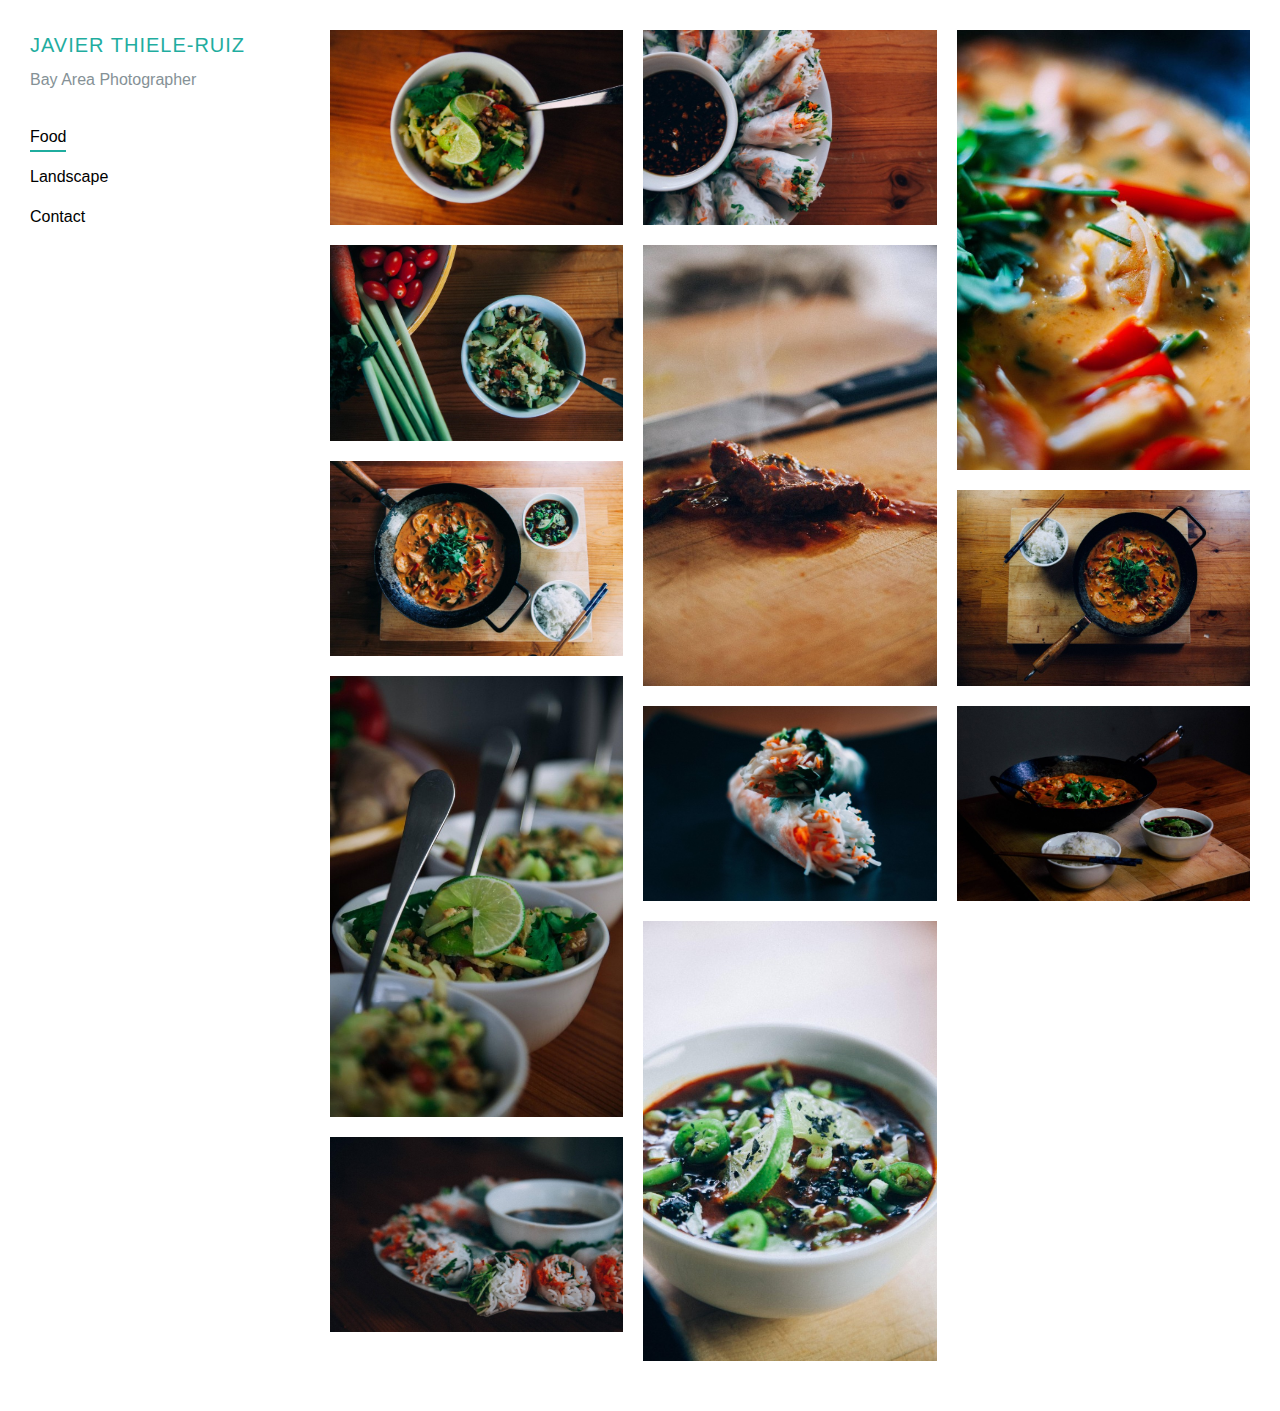
==== commit a2e9a00b: "V2 of the website" ====
--- a/index.html
+++ b/index.html
@@ -1,188 +1,180 @@
-<!DOCTYPE HTML>
-<html>
-	<head>
-		<title>Javier Thiele-Ruiz</title>
-		<meta charset="utf-8" />
-		<meta name="viewport" content="width=device-width, initial-scale=1" />
-		<link rel="stylesheet" href="assets/css/main.css" />
-	</head>
-	<body>
-
-		<!-- Header -->
-			<header id="header" class="alt">
-				<!-- <div class="logo"><a href="index.html">Javier Thiele-Ruiz <span>photography</span></a></div> -->
-				<a href="#menu">Menu</a>
-			</header>
-
-		<!-- Nav -->
-			<nav id="menu">
-				<ul class="links">
-					<li><a href="index.html">Home</a></li>
-					<li><a href="gallery.html">Gallery</a></li>
-					<li><a href="elements.html">Elements</a></li>
-				</ul>
-			</nav>
-
-		<!-- Banner -->
-			<section class="banner full">
-				<article>
-					<img src="images/slide01.jpg" alt="" />
-					<div class="inner">
-						<header>
-							<p>Photography by <!--<a href="https://templated.co">TEMPLATED</a>--></p>
-							<h2>Javier Thiele-Ruiz</h2>
-						</header>
-					</div>
-				</article>
-				<!--
-				<article>
-					<img src="images/slide02.jpg" alt="" />
-					<div class="inner">
-						<header>
-							<p>Lorem ipsum dolor sit amet nullam feugiat</p>
-							<h2>Magna etiam</h2>
-						</header>
-					</div>
-				</article>
-				<article>
-					<img src="images/slide03.jpg"  alt="" />
-					<div class="inner">
-						<header>
-							<p>Sed cursus aliuam veroeros lorem ipsum nullam</p>
-							<h2>Tempus dolor</h2>
-						</header>
-					</div>
-				</article>
-				<article>
-					<img src="images/slide04.jpg"  alt="" />
-					<div class="inner">
-						<header>
-							<p>Adipiscing lorem ipsum feugiat sed phasellus consequat</p>
-							<h2>Etiam feugiat</h2>
-						</header>
-					</div>
-				</article>
-				<article>
-					<img src="images/slide05.jpg"  alt="" />
-					<div class="inner">
-						<header>
-							<p>Ipsum dolor sed magna veroeros lorem ipsum</p>
-							<h2>Lorem adipiscing</h2>
-						</header>
-					</div>
-				</article>
-				-->
-			</section>
-
-		<!-- One -->
-			<section id="one" class="wrapper style2">
-				<div class="inner">
-					<div class="grid-style">
-
-						<div>
-							<div class="box">
-								<div class="image fit">
-									<img src="images/pic02.jpg" alt="" />
-								</div>
-								<div class="content">
-									<header class="align-center">
-										<p>maecenas sapien feugiat ex purus</p>
-										<h2>Lorem ipsum dolor</h2>
-									</header>
-									<p> Cras aliquet urna ut sapien tincidunt, quis malesuada elit facilisis. Vestibulum sit amet tortor velit. Nam elementum nibh a libero pharetra elementum. Maecenas feugiat ex purus, quis volutpat lacus placerat malesuada.</p>
-									<footer class="align-center">
-										<a href="gallery.html" class="button alt">Learn More</a>
-									</footer>
-								</div>
-							</div>
-						</div>
-
-						<div>
-							<div class="box">
-								<div class="image fit">
-									<img src="images/pic03.jpg" alt="" />
-								</div>
-								<div class="content">
-									<header class="align-center">
-										<p>mattis elementum sapien pretium tellus</p>
-										<h2>Vestibulum sit amet</h2>
-									</header>
-									<p> Cras aliquet urna ut sapien tincidunt, quis malesuada elit facilisis. Vestibulum sit amet tortor velit. Nam elementum nibh a libero pharetra elementum. Maecenas feugiat ex purus, quis volutpat lacus placerat malesuada.</p>
-									<footer class="align-center">
-										<a href="#" class="button alt">Learn More</a>
-									</footer>
-								</div>
-							</div>
-						</div>
-
-					</div>
-				</div>
-			</section>
-
-		<!-- Two -->
-			<section id="two" class="wrapper style3">
-				<div class="inner">
-					<header class="align-center">
-						<p>Nam vel ante sit amet libero scelerisque facilisis eleifend vitae urna</p>
-						<h2>Morbi maximus justo</h2>
-					</header>
-				</div>
-			</section>
-
-		<!-- Three -->
-			<section id="three" class="wrapper style2">
-				<div class="inner">
-					<header class="align-center">
-						<p class="special">Nam vel ante sit amet libero scelerisque facilisis eleifend vitae urna</p>
-						<h2>Morbi maximus justo</h2>
-					</header>
-					<div class="gallery">
-						<div>
-							<div class="image fit">
-								<a href="#"><img src="images/pic01.jpg" alt="" /></a>
-							</div>
-						</div>
-						<div>
-							<div class="image fit">
-								<a href="#"><img src="images/pic02.jpg" alt="" /></a>
-							</div>
-						</div>
-						<div>
-							<div class="image fit">
-								<a href="#"><img src="images/pic03.jpg" alt="" /></a>
-							</div>
-						</div>
-						<div>
-							<div class="image fit">
-								<a href="#"><img src="images/pic04.jpg" alt="" /></a>
-							</div>
-						</div>
-					</div>
-				</div>
-			</section>
-
-
-		<!-- Footer -->
-			<footer id="footer">
-				<div class="container">
-					<ul class="icons">
-						<li><a href="#" class="icon fa-twitter"><span class="label">Twitter</span></a></li>
-						<li><a href="#" class="icon fa-facebook"><span class="label">Facebook</span></a></li>
-						<li><a href="#" class="icon fa-instagram"><span class="label">Instagram</span></a></li>
-						<li><a href="#" class="icon fa-envelope-o"><span class="label">Email</span></a></li>
-					</ul>
-				</div>
-				<div class="copyright">
-					&copy; Untitled. All rights reserved.
-				</div>
-			</footer>
-
-		<!-- Scripts -->
-			<script src="assets/js/jquery.min.js"></script>
-			<script src="assets/js/jquery.scrollex.min.js"></script>
-			<script src="assets/js/skel.min.js"></script>
-			<script src="assets/js/util.js"></script>
-			<script src="assets/js/main.js"></script>
-
-	</body>
+<!DOCTYPE html>
+<html lang="en">
+  <head>
+    <!-- 
+    More Templates Visit ==> ProBootstrap.com
+    Free Template by ProBootstrap.com under the License Creative Commons 3.0 ==> (probootstrap.com/license)
+
+    IMPORTANT: You can do whatever you want with this template but you need to keep the footer link back to ProBootstrap.com
+    -->
+    <title>Javier Thiele Ruiz Photography</title>
+    <meta charset="utf-8">
+    <meta name="viewport" content="width=device-width, initial-scale=1, shrink-to-fit=no">
+    <meta name="description" content="Free HTML5 Website Template by ProBootstrap.com" />
+    <meta name="keywords" content="" />
+    <meta name="author" content="Javier Thiele-Ruiz" />
+    
+    <!-- <link href="https://fonts.googleapis.com/css?family=Work+Sans" rel="stylesheet"> -->
+
+    <link rel="stylesheet" href="css/bootstrap.min.css">
+    <link rel="stylesheet" href="css/open-iconic-bootstrap.min.css">
+    
+    <link rel="stylesheet" href="css/owl.carousel.min.css">
+    <link rel="stylesheet" href="css/owl.theme.default.min.css">
+
+    <link rel="stylesheet" href="css/icomoon.css">
+    <link rel="stylesheet" href="css/animate.css">
+    <link rel="stylesheet" href="css/style.css">
+    <link rel="stylesheet" href="css/lightbox.min.css">
+
+
+  </head>
+  <body>
+    
+    <aside class="probootstrap-aside js-probootstrap-aside">
+      <a href="#" class="probootstrap-close-menu js-probootstrap-close-menu d-md-none"><span class="oi oi-arrow-left"></span> Close</a>
+      <div class="probootstrap-site-logo" >
+        
+        <a href="index.html" class="mb-2 d-block probootstrap-logo">Javier Thiele-Ruiz</a>
+        <p class="mb-0">Bay Area Photographer</p>
+      </div>
+      <div class="probootstrap-overflow">
+        <nav class="probootstrap-nav">
+          <ul>
+            <li class="active" ><a href="index.html">Food</a></li>
+            <li class="" ><a href="landscapes.html">Landscape</a></li>
+            <li class="" ><a href="contact.html">Contact</a></li>
+          </ul>
+        </nav>
+        <!-- <footer class="probootstrap-aside-footer ">
+          <ul class="list-unstyled d-flex probootstrap-aside-social">
+            <li><a href="#" class="p-2"><span class="icon-twitter"></span></a></li>
+            <li><a href="#" class="p-2"><span class="icon-instagram"></span></a></li>
+            <li><a href="#" class="p-2"><span class="icon-dribbble"></span></a></li>
+          </ul>
+          <p>&copy; 2017 <a href="https://probootstrap.com/" target="_blank">ProBootstrap:Aside</a>. <br> All Rights Reserved.</p>
+        </footer> -->
+      </div>
+    </aside>
+
+
+    <main role="main" class="probootstrap-main js-probootstrap-main">
+      <div class="probootstrap-bar" data-animate-effect="fadeIn">
+        <a href="#" class="probootstrap-toggle js-probootstrap-toggle"><span class="oi oi-menu"></span></a>
+        <div class="probootstrap-main-site-logo"><a href="index.html">Aside</a></a></div>
+      </div>
+      <div class="card-columns">
+       <!--  <div class="card">
+          <a href="images/San Mateo Bridge-2.jpg" alt="Card image cap" data-animate-effect="fadeIn" data-lightbox="food">
+           <img class="card-img-top probootstrap-animate" src="images/San Mateo Bridge-2.jpg" alt="Card image cap" data-animate-effect="fadeIn" data-lightbox="food" >
+          </a>
+        </div>
+        <div class="card">
+            <img class="card-img-top probootstrap-animate" src="images/Lelo Wedding.jpg" alt="Card image cap" data-animate-effect="fadeIn" data-lightbox="food">
+        </div>
+        <div class="card">
+            <img class="card-img-top probootstrap-animate" src="images/img_3.jpg" alt="Card image cap" data-animate-effect="fadeIn" data-lightbox="food">
+        </div> -->
+        <div class="card">
+          <a href="images/food/thumbnail/thai cooking1.jpg" data-lightbox="food">
+            <img class="card-img-top probootstrap-animate" src="images/food/thumbnail/thai cooking1.jpg" alt="Card image cap">
+          </a>
+        </div>
+        <div class="card">
+          <a href="images/food/thumbnail/thai cooking2.jpg" data-lightbox="food">
+            <img class="card-img-top probootstrap-animate" src="images/food/thumbnail/thai cooking2.jpg" alt="Card image cap">
+          </a>
+        </div>
+        <div class="card">
+          <a href="images/food/thumbnail/thai cooking3.jpg" data-lightbox="food">
+            <img class="card-img-top probootstrap-animate" src="images/food/thumbnail/thai cooking3.jpg" alt="Card image cap">
+          </a>
+        </div>
+        <div class="card">
+          <a href="images/food/thumbnail/thai cooking4.jpg" data-lightbox="food">
+            <img class="card-img-top probootstrap-animate" src="images/food/thumbnail/thai cooking4.jpg" alt="Card image cap">
+          </a>
+        </div>
+        <div class="card">
+          <a href="images/food/thumbnail/thai cooking5.jpg" data-lightbox="food">
+            <img class="card-img-top probootstrap-animate" src="images/food/thumbnail/thai cooking5.jpg" alt="Card image cap"">
+          </a>
+        </div>
+        <div class="card">
+          <a href="images/food/thumbnail/thai cooking6.jpg" data-lightbox="food">
+            <img class="card-img-top probootstrap-animate" src="images/food/thumbnail/thai cooking6.jpg" alt="Card image cap">
+          </a>
+        </div>
+        <div class="card">
+          <a href="images/food/thumbnail/thai cooking7.jpg" data-lightbox="food">
+            <img class="card-img-top probootstrap-animate" src="images/food/thumbnail/thai cooking7.jpg" alt="Card image cap">
+          </a>
+        </div>
+        <div class="card">
+          <a href="images/food/thumbnail/thai cooking8.jpg" data-lightbox="food">
+            <img class="card-img-top probootstrap-animate" src="images/food/thumbnail/thai cooking8.jpg" alt="Card image cap">
+          </a>
+        </div>
+        <div class="card">
+          <a href="images/food/thumbnail/thai cooking10.jpg" data-lightbox="food">
+            <img class="card-img-top probootstrap-animate" src="images/food/thumbnail/thai cooking10.jpg" alt="Card image cap">
+          </a>
+        </div>
+       <div class="card">
+          <a href="images/food/thumbnail/thai cooking12.jpg" data-lightbox="food">
+            <img class="card-img-top probootstrap-animate" src="images/food/thumbnail/thai cooking12.jpg" alt="Card image cap">
+          </a>
+        </div>
+        <div class="card">
+          <a href="images/food/thumbnail/thai cooking13.jpg" data-lightbox="food">
+            <img class="card-img-top probootstrap-animate" src="images/food/thumbnail/thai cooking13.jpg" alt="Card image cap">
+          </a>
+        </div>
+       <div class="card">
+          <a href="images/food/thumbnail/thai cooking14.jpg" data-lightbox="food">
+            <img class="card-img-top probootstrap-animate" src="images/food/thumbnail/thai cooking14.jpg" alt="Card image cap">
+          </a>
+        </div>
+       
+      </div>  
+
+
+     <!--  <div class="container-fluid d-md-none">
+        <div class="row">
+          <div class="col-md-12">
+            <ul class="list-unstyled d-flex probootstrap-aside-social">
+              <li><a href="#" class="p-2"><span class="icon-twitter"></span></a></li>
+              <li><a href="#" class="p-2"><span class="icon-instagram"></span></a></li>
+              <li><a href="#" class="p-2"><span class="icon-dribbble"></span></a></li>
+            </ul>
+            <p>&copy; 2017 <a href="https://probootstrap.com/" target="_blank">ProBootstrap:Aside</a>. <br> All Rights Reserved. Designed by <a href="https://probootstrap.com/" target="_blank">ProBootstrap.com</a></p>
+          </div>
+        </div>
+      </div> -->
+
+    </main>
+
+
+    
+
+    <script src="js/lightbox-plus-jquery.min.js"></script>
+    <script src="js/jquery-3.2.1.slim.min.js"></script>
+    <script src="js/popper.min.js"></script>
+    <script src="js/bootstrap.min.js"></script>
+    <script src="js/owl.carousel.min.js"></script>
+    <script src="js/jquery.waypoints.min.js"></script>
+    <script src="js/imagesloaded.pkgd.min.js"></script>
+
+    <script src="js/main.js"></script>
+
+    <script>
+        lightbox.option({
+          'resizeDuration': 0,
+          'fadeDuration': 0,
+          'imageFadeDuration': 0,
+          'wrapAround': true
+        })
+    </script>
+    
+  </body>
 </html>--- a/css/icomoon.css
+++ b/css/icomoon.css
@@ -0,0 +1,1259 @@
+@font-face {
+  font-family: 'icomoon';
+  src:  url('../fonts/icomoon/icomoon.eot?lir4dr');
+  src:  url('../fonts/icomoon/icomoon.eot?lir4dr#iefix') format('embedded-opentype'),
+    url('../fonts/icomoon/icomoon.ttf?lir4dr') format('truetype'),
+    url('../fonts/icomoon/icomoon.woff?lir4dr') format('woff'),
+    url('../fonts/icomoon/icomoon.svg?lir4dr#icomoon') format('svg');
+  font-weight: normal;
+  font-style: normal;
+}
+
+[class^="icon-"], [class*=" icon-"] {
+  /* use !important to prevent issues with browser extensions that change fonts */
+  font-family: 'icomoon' !important;
+  speak: none;
+  font-style: normal;
+  font-weight: normal;
+  font-variant: normal;
+  text-transform: none;
+  line-height: 1;
+
+  /* Better Font Rendering =========== */
+  -webkit-font-smoothing: antialiased;
+  -moz-osx-font-smoothing: grayscale;
+}
+
+.icon-add-to-list:before {
+  content: "\e900";
+}
+.icon-arrow-bold-down:before {
+  content: "\e901";
+}
+.icon-arrow-bold-left:before {
+  content: "\e902";
+}
+.icon-arrow-bold-right:before {
+  content: "\e903";
+}
+.icon-arrow-bold-up:before {
+  content: "\e904";
+}
+.icon-arrow-down:before {
+  content: "\e905";
+}
+.icon-arrow-left:before {
+  content: "\e906";
+}
+.icon-arrow-long-down:before {
+  content: "\e907";
+}
+.icon-arrow-long-left:before {
+  content: "\e908";
+}
+.icon-arrow-long-right:before {
+  content: "\e909";
+}
+.icon-arrow-long-up:before {
+  content: "\e90a";
+}
+.icon-arrow-right:before {
+  content: "\e90b";
+}
+.icon-arrow-up:before {
+  content: "\e90c";
+}
+.icon-arrow-with-circle-down:before {
+  content: "\e90d";
+}
+.icon-arrow-with-circle-left:before {
+  content: "\e90e";
+}
+.icon-arrow-with-circle-right:before {
+  content: "\e90f";
+}
+.icon-arrow-with-circle-up:before {
+  content: "\e910";
+}
+.icon-bug:before {
+  content: "\e911";
+}
+.icon-chevron-down:before {
+  content: "\e912";
+}
+.icon-chevron-left:before {
+  content: "\e913";
+}
+.icon-chevron-right:before {
+  content: "\e914";
+}
+.icon-chevron-small-down:before {
+  content: "\e915";
+}
+.icon-chevron-small-left:before {
+  content: "\e916";
+}
+.icon-chevron-small-right:before {
+  content: "\e917";
+}
+.icon-chevron-small-up:before {
+  content: "\e918";
+}
+.icon-chevron-thin-down:before {
+  content: "\e919";
+}
+.icon-chevron-thin-left:before {
+  content: "\e91a";
+}
+.icon-chevron-thin-right:before {
+  content: "\e91b";
+}
+.icon-chevron-thin-up:before {
+  content: "\e91c";
+}
+.icon-chevron-up:before {
+  content: "\e91d";
+}
+.icon-chevron-with-circle-down:before {
+  content: "\e91e";
+}
+.icon-chevron-with-circle-left:before {
+  content: "\e91f";
+}
+.icon-chevron-with-circle-right:before {
+  content: "\e920";
+}
+.icon-chevron-with-circle-up:before {
+  content: "\e921";
+}
+.icon-classic-computer:before {
+  content: "\e922";
+}
+.icon-controller-fast-backward:before {
+  content: "\e923";
+}
+.icon-creative-commons-attribution:before {
+  content: "\e924";
+}
+.icon-creative-commons-noderivs:before {
+  content: "\e925";
+}
+.icon-creative-commons-noncommercial-eu:before {
+  content: "\e926";
+}
+.icon-creative-commons-noncommercial-us:before {
+  content: "\e927";
+}
+.icon-creative-commons-public-domain:before {
+  content: "\e928";
+}
+.icon-creative-commons-remix:before {
+  content: "\e929";
+}
+.icon-creative-commons-share:before {
+  content: "\e92a";
+}
+.icon-creative-commons-sharealike:before {
+  content: "\e92b";
+}
+.icon-creative-commons:before {
+  content: "\e92c";
+}
+.icon-crop:before {
+  content: "\e92d";
+}
+.icon-document-landscape:before {
+  content: "\e92e";
+}
+.icon-dot-single:before {
+  content: "\e92f";
+}
+.icon-dots-three-horizontal:before {
+  content: "\e930";
+}
+.icon-dots-three-vertical:before {
+  content: "\e931";
+}
+.icon-dots-two-horizontal:before {
+  content: "\e932";
+}
+.icon-dots-two-vertical:before {
+  content: "\e933";
+}
+.icon-eye-with-line:before {
+  content: "\e934";
+}
+.icon-fingerprint:before {
+  content: "\e935";
+}
+.icon-flower:before {
+  content: "\e936";
+}
+.icon-merge:before {
+  content: "\e937";
+}
+.icon-mouse-pointer:before {
+  content: "\e938";
+}
+.icon-newsletter:before {
+  content: "\e939";
+}
+.icon-notifications-off:before {
+  content: "\e93a";
+}
+.icon-remove-user:before {
+  content: "\e93b";
+}
+.icon-select-arrows:before {
+  content: "\e93c";
+}
+.icon-tablet-mobile-combo:before {
+  content: "\e93d";
+}
+.icon-triangle-down:before {
+  content: "\e93e";
+}
+.icon-triangle-left:before {
+  content: "\e93f";
+}
+.icon-triangle-right:before {
+  content: "\e940";
+}
+.icon-triangle-up:before {
+  content: "\e941";
+}
+.icon-video-camera:before {
+  content: "\e942";
+}
+.icon-warning:before {
+  content: "\e943";
+}
+.icon-add-user:before {
+  content: "\e944";
+}
+.icon-address:before {
+  content: "\e945";
+}
+.icon-adjust:before {
+  content: "\e946";
+}
+.icon-air:before {
+  content: "\e947";
+}
+.icon-aircraft-landing:before {
+  content: "\e948";
+}
+.icon-aircraft-take-off:before {
+  content: "\e949";
+}
+.icon-aircraft:before {
+  content: "\e94a";
+}
+.icon-align-bottom:before {
+  content: "\e94b";
+}
+.icon-align-horizontal-middle:before {
+  content: "\e94c";
+}
+.icon-align-left:before {
+  content: "\e94d";
+}
+.icon-align-right:before {
+  content: "\e94e";
+}
+.icon-align-top:before {
+  content: "\e94f";
+}
+.icon-align-vertical-middle:before {
+  content: "\e950";
+}
+.icon-archive:before {
+  content: "\e951";
+}
+.icon-area-graph:before {
+  content: "\e952";
+}
+.icon-attachment:before {
+  content: "\e953";
+}
+.icon-awareness-ribbon:before {
+  content: "\e954";
+}
+.icon-back-in-time:before {
+  content: "\e955";
+}
+.icon-back:before {
+  content: "\e956";
+}
+.icon-bar-graph:before {
+  content: "\e957";
+}
+.icon-battery:before {
+  content: "\e958";
+}
+.icon-beamed-note:before {
+  content: "\e959";
+}
+.icon-bell:before {
+  content: "\e95a";
+}
+.icon-blackboard:before {
+  content: "\e95b";
+}
+.icon-block:before {
+  content: "\e95c";
+}
+.icon-book:before {
+  content: "\e95d";
+}
+.icon-bookmark:before {
+  content: "\e95e";
+}
+.icon-bookmarks:before {
+  content: "\e95f";
+}
+.icon-bowl:before {
+  content: "\e960";
+}
+.icon-box:before {
+  content: "\e961";
+}
+.icon-briefcase:before {
+  content: "\e962";
+}
+.icon-browser:before {
+  content: "\e963";
+}
+.icon-brush:before {
+  content: "\e964";
+}
+.icon-bucket:before {
+  content: "\e965";
+}
+.icon-cake:before {
+  content: "\e966";
+}
+.icon-calculator:before {
+  content: "\e967";
+}
+.icon-calendar:before {
+  content: "\e968";
+}
+.icon-camera:before {
+  content: "\e969";
+}
+.icon-ccw:before {
+  content: "\e96a";
+}
+.icon-chat:before {
+  content: "\e96b";
+}
+.icon-check:before {
+  content: "\e96c";
+}
+.icon-circle-with-cross:before {
+  content: "\e96d";
+}
+.icon-circle-with-minus:before {
+  content: "\e96e";
+}
+.icon-circle-with-plus:before {
+  content: "\e96f";
+}
+.icon-circle:before {
+  content: "\e970";
+}
+.icon-circular-graph:before {
+  content: "\e971";
+}
+.icon-clapperboard:before {
+  content: "\e972";
+}
+.icon-clipboard:before {
+  content: "\e973";
+}
+.icon-clock:before {
+  content: "\e974";
+}
+.icon-cloud:before {
+  content: "\e975";
+}
+.icon-code:before {
+  content: "\e976";
+}
+.icon-cog:before {
+  content: "\e977";
+}
+.icon-colours:before {
+  content: "\e978";
+}
+.icon-compass:before {
+  content: "\e979";
+}
+.icon-controller-fast-forward:before {
+  content: "\e97a";
+}
+.icon-controller-jump-to-start:before {
+  content: "\e97b";
+}
+.icon-controller-next:before {
+  content: "\e97c";
+}
+.icon-controller-paus:before {
+  content: "\e97d";
+}
+.icon-controller-play:before {
+  content: "\e97e";
+}
+.icon-controller-record:before {
+  content: "\e97f";
+}
+.icon-controller-stop:before {
+  content: "\e980";
+}
+.icon-controller-volume:before {
+  content: "\e981";
+}
+.icon-copy:before {
+  content: "\e982";
+}
+.icon-credit-card:before {
+  content: "\e983";
+}
+.icon-credit:before {
+  content: "\e984";
+}
+.icon-cross:before {
+  content: "\e985";
+}
+.icon-cup:before {
+  content: "\e986";
+}
+.icon-cw:before {
+  content: "\e987";
+}
+.icon-cycle:before {
+  content: "\e988";
+}
+.icon-database:before {
+  content: "\e989";
+}
+.icon-dial-pad:before {
+  content: "\e98a";
+}
+.icon-direction:before {
+  content: "\e98b";
+}
+.icon-document:before {
+  content: "\e98c";
+}
+.icon-documents:before {
+  content: "\e98d";
+}
+.icon-download:before {
+  content: "\e98e";
+}
+.icon-drink:before {
+  content: "\e98f";
+}
+.icon-drive:before {
+  content: "\e990";
+}
+.icon-drop:before {
+  content: "\e991";
+}
+.icon-edit:before {
+  content: "\e992";
+}
+.icon-email:before {
+  content: "\e993";
+}
+.icon-emoji-flirt:before {
+  content: "\e994";
+}
+.icon-emoji-happy:before {
+  content: "\e995";
+}
+.icon-emoji-neutral:before {
+  content: "\e996";
+}
+.icon-emoji-sad:before {
+  content: "\e997";
+}
+.icon-erase:before {
+  content: "\e998";
+}
+.icon-eraser:before {
+  content: "\e999";
+}
+.icon-export:before {
+  content: "\e99a";
+}
+.icon-eye:before {
+  content: "\e99b";
+}
+.icon-feather:before {
+  content: "\e99c";
+}
+.icon-flag:before {
+  content: "\e99d";
+}
+.icon-flash:before {
+  content: "\e99e";
+}
+.icon-flashlight:before {
+  content: "\e99f";
+}
+.icon-flat-brush:before {
+  content: "\e9a0";
+}
+.icon-flow-branch:before {
+  content: "\e9a1";
+}
+.icon-flow-cascade:before {
+  content: "\e9a2";
+}
+.icon-flow-line:before {
+  content: "\e9a3";
+}
+.icon-flow-parallel:before {
+  content: "\e9a4";
+}
+.icon-flow-tree:before {
+  content: "\e9a5";
+}
+.icon-folder-images:before {
+  content: "\e9a6";
+}
+.icon-folder-music:before {
+  content: "\e9a7";
+}
+.icon-folder-video:before {
+  content: "\e9a8";
+}
+.icon-folder:before {
+  content: "\e9a9";
+}
+.icon-forward:before {
+  content: "\e9aa";
+}
+.icon-funnel:before {
+  content: "\e9ab";
+}
+.icon-game-controller:before {
+  content: "\e9ac";
+}
+.icon-gauge:before {
+  content: "\e9ad";
+}
+.icon-globe:before {
+  content: "\e9ae";
+}
+.icon-graduation-cap:before {
+  content: "\e9af";
+}
+.icon-grid:before {
+  content: "\e9b0";
+}
+.icon-hair-cross:before {
+  content: "\e9b1";
+}
+.icon-hand:before {
+  content: "\e9b2";
+}
+.icon-heart-outlined:before {
+  content: "\e9b3";
+}
+.icon-heart:before {
+  content: "\e9b4";
+}
+.icon-help-with-circle:before {
+  content: "\e9b5";
+}
+.icon-help:before {
+  content: "\e9b6";
+}
+.icon-home:before {
+  content: "\e9b7";
+}
+.icon-hour-glass:before {
+  content: "\e9b8";
+}
+.icon-image-inverted:before {
+  content: "\e9b9";
+}
+.icon-image:before {
+  content: "\e9ba";
+}
+.icon-images:before {
+  content: "\e9bb";
+}
+.icon-inbox:before {
+  content: "\e9bc";
+}
+.icon-infinity:before {
+  content: "\e9bd";
+}
+.icon-info-with-circle:before {
+  content: "\e9be";
+}
+.icon-info:before {
+  content: "\e9bf";
+}
+.icon-install:before {
+  content: "\e9c0";
+}
+.icon-key:before {
+  content: "\e9c1";
+}
+.icon-keyboard:before {
+  content: "\e9c2";
+}
+.icon-lab-flask:before {
+  content: "\e9c3";
+}
+.icon-landline:before {
+  content: "\e9c4";
+}
+.icon-language:before {
+  content: "\e9c5";
+}
+.icon-laptop:before {
+  content: "\e9c6";
+}
+.icon-layers:before {
+  content: "\e9c7";
+}
+.icon-leaf:before {
+  content: "\e9c8";
+}
+.icon-level-down:before {
+  content: "\e9c9";
+}
+.icon-level-up:before {
+  content: "\e9ca";
+}
+.icon-lifebuoy:before {
+  content: "\e9cb";
+}
+.icon-light-bulb:before {
+  content: "\e9cc";
+}
+.icon-light-down:before {
+  content: "\e9cd";
+}
+.icon-light-up:before {
+  content: "\e9ce";
+}
+.icon-line-graph:before {
+  content: "\e9cf";
+}
+.icon-link:before {
+  content: "\e9d0";
+}
+.icon-list:before {
+  content: "\e9d1";
+}
+.icon-location-pin:before {
+  content: "\e9d2";
+}
+.icon-location:before {
+  content: "\e9d3";
+}
+.icon-lock-open:before {
+  content: "\e9d4";
+}
+.icon-lock:before {
+  content: "\e9d5";
+}
+.icon-log-out:before {
+  content: "\e9d6";
+}
+.icon-login:before {
+  content: "\e9d7";
+}
+.icon-loop:before {
+  content: "\e9d8";
+}
+.icon-magnet:before {
+  content: "\e9d9";
+}
+.icon-magnifying-glass:before {
+  content: "\e9da";
+}
+.icon-mail:before {
+  content: "\e9db";
+}
+.icon-man:before {
+  content: "\e9dc";
+}
+.icon-map:before {
+  content: "\e9dd";
+}
+.icon-mask:before {
+  content: "\e9de";
+}
+.icon-medal:before {
+  content: "\e9df";
+}
+.icon-megaphone:before {
+  content: "\e9e0";
+}
+.icon-menu:before {
+  content: "\e9e1";
+}
+.icon-message:before {
+  content: "\e9e2";
+}
+.icon-mic:before {
+  content: "\e9e3";
+}
+.icon-minus:before {
+  content: "\e9e4";
+}
+.icon-mobile:before {
+  content: "\e9e5";
+}
+.icon-modern-mic:before {
+  content: "\e9e6";
+}
+.icon-moon:before {
+  content: "\e9e7";
+}
+.icon-mouse:before {
+  content: "\e9e8";
+}
+.icon-music:before {
+  content: "\e9e9";
+}
+.icon-network:before {
+  content: "\e9ea";
+}
+.icon-new-message:before {
+  content: "\e9eb";
+}
+.icon-new:before {
+  content: "\e9ec";
+}
+.icon-news:before {
+  content: "\e9ed";
+}
+.icon-note:before {
+  content: "\e9ee";
+}
+.icon-notification:before {
+  content: "\e9ef";
+}
+.icon-old-mobile:before {
+  content: "\e9f0";
+}
+.icon-old-phone:before {
+  content: "\e9f1";
+}
+.icon-open-book:before {
+  content: "\e9f2";
+}
+.icon-palette:before {
+  content: "\e9f3";
+}
+.icon-paper-plane:before {
+  content: "\e9f4";
+}
+.icon-pencil:before {
+  content: "\e9f5";
+}
+.icon-phone:before {
+  content: "\e9f6";
+}
+.icon-pie-chart:before {
+  content: "\e9f7";
+}
+.icon-pin:before {
+  content: "\e9f8";
+}
+.icon-plus:before {
+  content: "\e9f9";
+}
+.icon-popup:before {
+  content: "\e9fa";
+}
+.icon-power-plug:before {
+  content: "\e9fb";
+}
+.icon-price-ribbon:before {
+  content: "\e9fc";
+}
+.icon-price-tag:before {
+  content: "\e9fd";
+}
+.icon-print:before {
+  content: "\e9fe";
+}
+.icon-progress-empty:before {
+  content: "\e9ff";
+}
+.icon-progress-full:before {
+  content: "\ea00";
+}
+.icon-progress-one:before {
+  content: "\ea01";
+}
+.icon-progress-two:before {
+  content: "\ea02";
+}
+.icon-publish:before {
+  content: "\ea03";
+}
+.icon-quote:before {
+  content: "\ea04";
+}
+.icon-radio:before {
+  content: "\ea05";
+}
+.icon-reply-all:before {
+  content: "\ea06";
+}
+.icon-reply:before {
+  content: "\ea07";
+}
+.icon-resize-100%:before {
+  content: "\ea08";
+}
+.icon-resize-full-screen:before {
+  content: "\ea09";
+}
+.icon-retweet:before {
+  content: "\ea0a";
+}
+.icon-rocket:before {
+  content: "\ea0b";
+}
+.icon-round-brush:before {
+  content: "\ea0c";
+}
+.icon-rss:before {
+  content: "\ea0d";
+}
+.icon-ruler:before {
+  content: "\ea0e";
+}
+.icon-save:before {
+  content: "\ea0f";
+}
+.icon-scissors:before {
+  content: "\ea10";
+}
+.icon-share-alternative:before {
+  content: "\ea11";
+}
+.icon-share:before {
+  content: "\ea12";
+}
+.icon-shareable:before {
+  content: "\ea13";
+}
+.icon-shield:before {
+  content: "\ea14";
+}
+.icon-shop:before {
+  content: "\ea15";
+}
+.icon-shopping-bag:before {
+  content: "\ea16";
+}
+.icon-shopping-basket:before {
+  content: "\ea17";
+}
+.icon-shopping-cart:before {
+  content: "\ea18";
+}
+.icon-shuffle:before {
+  content: "\ea19";
+}
+.icon-signal:before {
+  content: "\ea1a";
+}
+.icon-sound-mix:before {
+  content: "\ea1b";
+}
+.icon-sound-mute:before {
+  content: "\ea1c";
+}
+.icon-sound:before {
+  content: "\ea1d";
+}
+.icon-sports-club:before {
+  content: "\ea1e";
+}
+.icon-spreadsheet:before {
+  content: "\ea1f";
+}
+.icon-squared-cross:before {
+  content: "\ea20";
+}
+.icon-squared-minus:before {
+  content: "\ea21";
+}
+.icon-squared-plus:before {
+  content: "\ea22";
+}
+.icon-star-outlined:before {
+  content: "\ea23";
+}
+.icon-star:before {
+  content: "\ea24";
+}
+.icon-stopwatch:before {
+  content: "\ea25";
+}
+.icon-suitcase:before {
+  content: "\ea26";
+}
+.icon-swap:before {
+  content: "\ea27";
+}
+.icon-sweden:before {
+  content: "\ea28";
+}
+.icon-switch:before {
+  content: "\ea29";
+}
+.icon-tablet:before {
+  content: "\ea2a";
+}
+.icon-tag:before {
+  content: "\ea2b";
+}
+.icon-text-document-inverted:before {
+  content: "\ea2c";
+}
+.icon-text-document:before {
+  content: "\ea2d";
+}
+.icon-text:before {
+  content: "\ea2e";
+}
+.icon-thermometer:before {
+  content: "\ea2f";
+}
+.icon-thumbs-down:before {
+  content: "\ea30";
+}
+.icon-thumbs-up:before {
+  content: "\ea31";
+}
+.icon-thunder-cloud:before {
+  content: "\ea32";
+}
+.icon-ticket:before {
+  content: "\ea33";
+}
+.icon-time-slot:before {
+  content: "\ea34";
+}
+.icon-tools:before {
+  content: "\ea35";
+}
+.icon-traffic-cone:before {
+  content: "\ea36";
+}
+.icon-trash:before {
+  content: "\ea37";
+}
+.icon-tree:before {
+  content: "\ea38";
+}
+.icon-trophy:before {
+  content: "\ea39";
+}
+.icon-tv:before {
+  content: "\ea3a";
+}
+.icon-typing:before {
+  content: "\ea3b";
+}
+.icon-uninstall:before {
+  content: "\ea3c";
+}
+.icon-unread:before {
+  content: "\ea3d";
+}
+.icon-untag:before {
+  content: "\ea3e";
+}
+.icon-upload-to-cloud:before {
+  content: "\ea3f";
+}
+.icon-upload:before {
+  content: "\ea40";
+}
+.icon-user:before {
+  content: "\ea41";
+}
+.icon-users:before {
+  content: "\ea42";
+}
+.icon-v-card:before {
+  content: "\ea43";
+}
+.icon-video:before {
+  content: "\ea44";
+}
+.icon-vinyl:before {
+  content: "\ea45";
+}
+.icon-voicemail:before {
+  content: "\ea46";
+}
+.icon-wallet:before {
+  content: "\ea47";
+}
+.icon-water:before {
+  content: "\ea48";
+}
+.icon-instagram-with-circle:before {
+  content: "\ea49";
+}
+.icon-instagram:before {
+  content: "\ea4a";
+}
+.icon-px-with-circle:before {
+  content: "\ea4b";
+}
+.icon-px:before {
+  content: "\ea4c";
+}
+.icon-app-store:before {
+  content: "\ea4d";
+}
+.icon-baidu:before {
+  content: "\ea4e";
+}
+.icon-basecamp:before {
+  content: "\ea4f";
+}
+.icon-behance:before {
+  content: "\ea50";
+}
+.icon-creative-cloud:before {
+  content: "\ea51";
+}
+.icon-dribbble-with-circle:before {
+  content: "\ea52";
+}
+.icon-dribbble:before {
+  content: "\ea53";
+}
+.icon-dropbox:before {
+  content: "\ea54";
+}
+.icon-evernote:before {
+  content: "\ea55";
+}
+.icon-facebook-with-circle:before {
+  content: "\ea56";
+}
+.icon-facebook:before {
+  content: "\ea57";
+}
+.icon-flattr:before {
+  content: "\ea58";
+}
+.icon-flickr-with-circle:before {
+  content: "\ea59";
+}
+.icon-flickr:before {
+  content: "\ea5a";
+}
+.icon-foursquare:before {
+  content: "\ea5b";
+}
+.icon-github-with-circle:before {
+  content: "\ea5c";
+}
+.icon-github:before {
+  content: "\ea5d";
+}
+.icon-google-drive:before {
+  content: "\ea5e";
+}
+.icon-google-hangouts:before {
+  content: "\ea5f";
+}
+.icon-google-play:before {
+  content: "\ea60";
+}
+.icon-google+-with-circle:before {
+  content: "\ea61";
+}
+.icon-google+:before {
+  content: "\ea62";
+}
+.icon-grooveshark:before {
+  content: "\ea63";
+}
+.icon-houzz:before {
+  content: "\ea64";
+}
+.icon-icloud:before {
+  content: "\ea65";
+}
+.icon-lastfm-with-circle:before {
+  content: "\ea66";
+}
+.icon-lastfm:before {
+  content: "\ea67";
+}
+.icon-linkedin-with-circle:before {
+  content: "\ea68";
+}
+.icon-linkedin:before {
+  content: "\ea69";
+}
+.icon-mail-with-circle:before {
+  content: "\ea6a";
+}
+.icon-medium-with-circle:before {
+  content: "\ea6b";
+}
+.icon-medium:before {
+  content: "\ea6c";
+}
+.icon-mixi:before {
+  content: "\ea6d";
+}
+.icon-onedrive:before {
+  content: "\ea6e";
+}
+.icon-paypal:before {
+  content: "\ea6f";
+}
+.icon-picasa:before {
+  content: "\ea70";
+}
+.icon-pinterest-with-circle:before {
+  content: "\ea71";
+}
+.icon-pinterest:before {
+  content: "\ea72";
+}
+.icon-qq-with-circle:before {
+  content: "\ea73";
+}
+.icon-qq:before {
+  content: "\ea74";
+}
+.icon-raft-with-circle:before {
+  content: "\ea75";
+}
+.icon-raft:before {
+  content: "\ea76";
+}
+.icon-rainbow:before {
+  content: "\ea77";
+}
+.icon-rdio-with-circle:before {
+  content: "\ea78";
+}
+.icon-rdio:before {
+  content: "\ea79";
+}
+.icon-renren:before {
+  content: "\ea7a";
+}
+.icon-scribd:before {
+  content: "\ea7b";
+}
+.icon-sina-weibo:before {
+  content: "\ea7c";
+}
+.icon-skype-with-circle:before {
+  content: "\ea7d";
+}
+.icon-skype:before {
+  content: "\ea7e";
+}
+.icon-slideshare:before {
+  content: "\ea7f";
+}
+.icon-smashing:before {
+  content: "\ea80";
+}
+.icon-soundcloud:before {
+  content: "\ea81";
+}
+.icon-spotify-with-circle:before {
+  content: "\ea82";
+}
+.icon-spotify:before {
+  content: "\ea83";
+}
+.icon-stumbleupon-with-circle:before {
+  content: "\ea84";
+}
+.icon-stumbleupon:before {
+  content: "\ea85";
+}
+.icon-swarm:before {
+  content: "\ea86";
+}
+.icon-tripadvisor:before {
+  content: "\ea87";
+}
+.icon-tumblr-with-circle:before {
+  content: "\ea88";
+}
+.icon-tumblr:before {
+  content: "\ea89";
+}
+.icon-twitter-with-circle:before {
+  content: "\ea8a";
+}
+.icon-twitter:before {
+  content: "\ea8b";
+}
+.icon-vimeo-with-circle:before {
+  content: "\ea8c";
+}
+.icon-vimeo:before {
+  content: "\ea8d";
+}
+.icon-vine-with-circle:before {
+  content: "\ea8e";
+}
+.icon-vine:before {
+  content: "\ea8f";
+}
+.icon-vk-alternitive:before {
+  content: "\ea90";
+}
+.icon-vk-with-circle:before {
+  content: "\ea91";
+}
+.icon-vk:before {
+  content: "\ea92";
+}
+.icon-windows-store:before {
+  content: "\ea93";
+}
+.icon-xing-with-circle:before {
+  content: "\ea94";
+}
+.icon-xing:before {
+  content: "\ea95";
+}
+.icon-yelp:before {
+  content: "\ea96";
+}
+.icon-youko-with-circle:before {
+  content: "\ea97";
+}
+.icon-youko:before {
+  content: "\ea98";
+}
+.icon-youtube-with-circle:before {
+  content: "\ea99";
+}
+.icon-youtube:before {
+  content: "\ea9a";
+}
--- a/css/style.css
+++ b/css/style.css
@@ -0,0 +1,640 @@
+html {
+  overflow-x: hidden;
+}
+
+body {
+  font-family: "Work Sans", sans-serif;
+  line-height: 1.8;
+  font-size: 18px;
+  background: #fff;
+  color: #859196;
+}
+
+a {
+  transition: 0.3s all ease;
+  color: #1FAD9F;
+}
+a:hover {
+  text-decoration: none;
+  color: #1FAD9F;
+}
+
+h1, h2, h3, h4, h5,
+.h1, .h2, .h3, .h4, .h5 {
+  line-height: 1.45;
+  font-weight: normal;
+  color: #000;
+}
+
+.text-primary {
+  color: #1FAD9F !important;
+}
+
+.probootstrap-aside {
+  height: 100vh;
+  width: 300px;
+  position: fixed;
+  top: 0;
+  float: left;
+  min-height: 500px;
+  overflow-y: scroll;
+  transition: 0.3s all ease;
+  background: #fff;
+  z-index: 10;
+  font-size: 16px;
+  line-height: 1.5;
+}
+@media screen and (max-width: 768px) {
+  .probootstrap-aside {
+    transform: translateX(-250px);
+    padding-top: 40px;
+  }
+}
+.probootstrap-aside.active {
+  transform: translateX(0px);
+}
+.probootstrap-aside .probootstrap-close-menu {
+  position: absolute;
+  right: 15px;
+  color: #000;
+  font-size: 14px;
+  top: 20px;
+  z-index: 20;
+  text-transform: uppercase;
+}
+.probootstrap-aside .probootstrap-close-menu span {
+  position: relative;
+  font-size: 16px;
+  top: 2px;
+}
+.probootstrap-aside .probootstrap-site-logo {
+  padding: 30px 30px 30px 30px;
+  position: relative;
+}
+.probootstrap-aside .probootstrap-site-logo .probootstrap-logo {
+  font-size: 20px;
+  text-decoration: none;
+  color: #000;
+  color: #1FAD9F;
+  text-transform: uppercase;
+  letter-spacing: 0.05em;
+}
+.probootstrap-aside .probootstrap-nav {
+  padding-left: 30px;
+}
+.probootstrap-aside .probootstrap-nav ul {
+  padding: 0;
+  margin: 0;
+}
+.probootstrap-aside .probootstrap-nav ul li {
+  padding: 0;
+  margin: 0 0 10px 0;
+  display: block;
+  list-style: none;
+  float: left;
+  width: 100%;
+}
+.probootstrap-aside .probootstrap-nav ul li a {
+  color: #000;
+  padding: 3px 0;
+  display: block;
+  float: left;
+  position: relative;
+}
+.probootstrap-aside .probootstrap-nav ul li a:after {
+  content: "";
+  position: absolute;
+  bottom: 0;
+  width: 0;
+  left: 0;
+  height: 2px;
+  background: #1FAD9F;
+  transition: 0.3s width ease-out;
+}
+.probootstrap-aside .probootstrap-nav ul li a:hover:after {
+  width: 30px;
+}
+.probootstrap-aside .probootstrap-nav ul li.active a:after {
+  width: 100%;
+}
+.probootstrap-aside .probootstrap-overflow {
+  height: 500px;
+}
+.probootstrap-aside .probootstrap-aside-footer {
+  font-size: 14px;
+  padding-left: 30px;
+  position: absolute;
+  bottom: 20px;
+}
+
+.probootstrap-aside-social li {
+  display: inline-block;
+}
+.probootstrap-aside-social a {
+  display: inline-block;
+  color: #666666;
+  font-size: 20px;
+}
+.probootstrap-aside-social a:hover {
+  color: #1FAD9F;
+}
+
+.probootstrap-main {
+  width: calc(100% - 300px);
+  float: right;
+  padding: 30px;
+  position: relative;
+}
+.probootstrap-main:before {
+  background: rgba(0, 0, 0, 0.5);
+  content: "";
+  position: absolute;
+  top: 0;
+  left: 0;
+  right: 0;
+  bottom: 0;
+  z-index: 6;
+  visibility: hidden;
+  opacity: 0;
+  transition: 0.6s all ease;
+}
+.probootstrap-main.mobile-open:before {
+  visibility: visible;
+  opacity: 1;
+}
+.probootstrap-main .probootstrap-bar {
+  position: fixed;
+  top: 0;
+  padding: 20px 0;
+  z-index: 5;
+  background: #fff;
+  width: calc(100% - 250px);
+  transform: translateY(-100%);
+}
+@media screen and (max-width: 768px) {
+  .probootstrap-main .probootstrap-bar {
+    width: 100%;
+    left: 0;
+    right: 0;
+    transform: translateY(0%);
+  }
+}
+.probootstrap-main .probootstrap-bar .probootstrap-toggle {
+  position: absolute;
+  left: 15px;
+  font-size: 20px;
+  color: #000;
+  z-index: 2;
+  top: 50%;
+  transform: translateY(-50%);
+}
+.probootstrap-main .probootstrap-bar .probootstrap-main-site-logo {
+  margin: 0 auto;
+  width: 100px;
+  text-align: center;
+  position: relative;
+}
+.probootstrap-main .probootstrap-bar .probootstrap-main-site-logo a {
+  font-size: 20px;
+  text-decoration: none;
+  color: #000;
+  text-transform: uppercase;
+  letter-spacing: 0.05em;
+}
+@media screen and (max-width: 768px) {
+  .probootstrap-main {
+    width: 100%;
+    padding: 30px 15px;
+  }
+}
+@media screen and (max-width: 1140px) {
+  .probootstrap-main .card-columns {
+    columns: 3;
+  }
+}
+@media screen and (max-width: 960px) {
+  .probootstrap-main .card-columns {
+    columns: 2;
+  }
+}
+@media screen and (max-width: 768px) {
+  .probootstrap-main .card-columns {
+    columns: 2;
+  }
+}
+@media screen and (max-width: 576px) {
+  .probootstrap-main .card-columns {
+    columns: 1;
+  }
+}
+.probootstrap-main .card-columns .card {
+  background: #e6e6e6;
+  border: none;
+  border-radius: 0px !important;
+  margin-bottom: 20px;
+  transform: scale(1);
+  transition: 0.2s all ease;
+  position: relative;
+  opacity: 0;
+  visibility: hidden;
+}
+.probootstrap-main .card-columns .card.img-loaded {
+  opacity: 1;
+  visibility: visible;
+}
+.probootstrap-main .card-columns .card a {
+  position: relative;
+  display: block;
+}
+.probootstrap-main .card-columns .card a:before {
+  z-index: 1;
+  content: "";
+  background: rgba(255, 255, 255, 0.7);
+  position: absolute;
+  top: 0px;
+  left: 0px;
+  right: 0px;
+  bottom: 0px;
+  visibility: hidden;
+  opacity: 0;
+  transition: 0.3s all ease;
+}
+.probootstrap-main .card-columns .card a .card-img-top {
+  border-top-left-radius: 0px !important;
+  border-top-right-radius: 0px !important;
+}
+.probootstrap-main .card-columns .card:hover, .probootstrap-main .card-columns .card:focus {
+  transform: scale(1.02);
+}
+.probootstrap-main .card-columns .card:hover img:before, .probootstrap-main .card-columns .card:focus img:before {
+  top: 10px;
+  left: 10px;
+  right: 10px;
+  bottom: 10px;
+  visibility: visible;
+}
+
+.bg-image, .probootstrap-cover {
+  background-size: cover;
+  background-repeat: no-repeat;
+}
+
+.probootstrap-cover {
+  background-position: center center;
+}
+.probootstrap-cover .probootstrap-heading {
+  font-size: 45px;
+  line-height: 1.34;
+  color: #fff;
+}
+@media screen and (max-width: 768px) {
+  .probootstrap-cover .probootstrap-heading {
+    font-size: 37px;
+    line-height: 1.3;
+  }
+}
+.probootstrap-cover .probootstrap-subheading, .probootstrap-cover p {
+  color: rgba(255, 255, 255, 0.5);
+}
+@media screen and (max-width: 768px) {
+  .probootstrap-cover .btn {
+    width: 100% !important;
+    border: 1px solid red;
+  }
+}
+.probootstrap-cover a {
+  position: relative;
+  color: #fff;
+}
+.probootstrap-cover a:before {
+  position: absolute;
+  bottom: 0;
+  left: 0;
+  right: 0;
+  background: #1FAD9F;
+  height: 2px;
+  content: " ";
+}
+.probootstrap-cover.overlay {
+  position: relative;
+}
+.probootstrap-cover.overlay:before {
+  content: "";
+  background: rgba(0, 0, 0, 0.6);
+  position: absolute;
+  top: 0;
+  left: 0;
+  bottom: 0;
+  right: 0;
+}
+
+.btn {
+  border-radius: 4px;
+  padding: 20px 30px;
+  font-size: 14px;
+  letter-spacing: 0.1em;
+  text-transform: uppercase;
+  font-weight: bold;
+  cursor: pointer;
+}
+.btn:before {
+  display: none;
+}
+.btn:hover, .btn:active, .btn:focus {
+  outline: none;
+  box-shadow: none;
+}
+.btn.btn-primary {
+  background: #1FAD9F;
+  border-color: #1FAD9F;
+  color: #fff;
+}
+.btn.btn-primary:hover, .btn.btn-primary:focus, .btn.btn-primary:active {
+  border-color: #178277;
+  background: #178277;
+}
+.btn.btn-outline-white {
+  border-color: rgba(255, 255, 255, 0.2);
+  background: none;
+}
+.btn.btn-outline-white:hover, .btn.btn-outline-white:focus, .btn.btn-outline-white:active {
+  background: #fff;
+  border-color: #fff;
+  color: #000;
+}
+
+.form-control {
+  border: 2px solid rgba(0, 0, 0, 0.2);
+  height: 55px;
+  background: none !important;
+  color: #000 !important;
+  font-size: 18px;
+}
+.form-control:focus, .form-control:active {
+  border: 2px solid #000;
+}
+
+textarea {
+  height: inherit !important;
+}
+
+.probootstrap-vh-100 {
+  height: 100vh;
+}
+@media screen and (max-width: 960px) {
+  .probootstrap-vh-100 {
+    height: inherit;
+    padding-top: 5em;
+    padding-bottom: 5em;
+  }
+}
+
+.probootstrap-vh-75 {
+  height: 75vh;
+}
+@media screen and (max-width: 960px) {
+  .probootstrap-vh-75 {
+    height: inherit;
+    padding-top: 5em;
+    padding-bottom: 5em;
+  }
+}
+
+.bg-primary {
+  background: #1FAD9F !important;
+}
+
+.probootstrap-section,
+.probootstrap-footer {
+  padding: 7em 0;
+}
+.probootstrap-section .probootstrap-heading,
+.probootstrap-footer .probootstrap-heading {
+  font-size: 40px;
+  line-height: 1.5;
+}
+@media screen and (max-width: 768px) {
+  .probootstrap-section .probootstrap-heading,
+.probootstrap-footer .probootstrap-heading {
+    font-size: 30px;
+  }
+}
+
+.probootstrap-bg-dark {
+  background: #263135;
+}
+
+.probootstrap-footer {
+  font-size: 16px;
+}
+.probootstrap-footer .probootstrap-footer-logo {
+  text-transform: uppercase;
+  letter-spacing: 0.1em;
+}
+.probootstrap-footer .probootstrap-footer-widget h2 {
+  font-weight: normal;
+}
+.probootstrap-footer p {
+  color: rgba(255, 255, 255, 0.3);
+}
+.probootstrap-footer.probootstrap-bg-dark {
+  background: #222b2f;
+}
+.probootstrap-footer a {
+  color: rgba(255, 255, 255, 0.3);
+}
+.probootstrap-footer a:hover {
+  color: #1FAD9F;
+}
+.probootstrap-footer .probootstrap-heading {
+  font-size: 24px;
+}
+.probootstrap-footer .probootstrap-heading-2 {
+  font-size: 14px;
+  font-weight: bold;
+  letter-spacing: 0.05em;
+  text-transform: uppercase;
+  color: rgba(255, 255, 255, 0.6);
+}
+
+.probootstrap-footer-social li {
+  list-style: none;
+  margin: 0 10px 10px 0;
+  display: inline-block;
+}
+.probootstrap-footer-social li a {
+  height: 60px;
+  width: 60px;
+  display: block;
+  float: left;
+  background: rgba(255, 255, 255, 0.05);
+  border-radius: 50%;
+  position: relative;
+}
+.probootstrap-footer-social li a span {
+  position: absolute;
+  font-size: 26px;
+  top: 50%;
+  left: 50%;
+  transform: translate(-50%, -50%);
+}
+
+.footer-small-nav > li {
+  display: inline-block;
+}
+.footer-small-nav > li a {
+  margin: 0 10px 10px 0;
+}
+.footer-small-nav > li a:hover, .footer-small-nav > li a:focus {
+  color: #1FAD9F;
+}
+
+.media .probootstrap-icon {
+  width: 100px;
+}
+.media .probootstrap-icon span {
+  color: #1FAD9F;
+}
+
+.probootstrap-media {
+  border: 1px solid #e6e6e6;
+}
+.probootstrap-media.text-center .probootstrap-icon {
+  margin: 0 auto;
+}
+
+.probootstrap-overflow-hidden {
+  overflow: hidden;
+}
+
+.padding-top-bottom {
+  padding-top: 120px;
+  padding-bottom: 120px;
+}
+
+.probootstrap-owl {
+  position: relative;
+  z-index: 1;
+}
+.probootstrap-owl .owl-nav {
+  position: absolute;
+  top: 50%;
+  margin-top: -50px;
+  z-index: 10;
+  left: 0;
+  right: 0;
+  opacity: 0;
+  visibility: hidden;
+  transition: 0.3s all ease;
+}
+.probootstrap-owl .owl-nav .owl-prev,
+.probootstrap-owl .owl-nav .owl-next {
+  position: absolute;
+  font-size: 30px;
+  background: #1FAD9F;
+  color: #fff;
+  padding: 10px;
+  line-height: 0;
+}
+.probootstrap-owl .owl-nav .owl-prev {
+  left: 0;
+}
+.probootstrap-owl .owl-nav .owl-next {
+  right: 0;
+}
+.probootstrap-owl .owl-dots {
+  position: relative;
+  text-align: center;
+  margin-top: 30px;
+}
+.probootstrap-owl .owl-dots .owl-dot {
+  display: inline-block;
+  zoom: 1;
+}
+.probootstrap-owl .owl-dots .owl-dot span {
+  width: 10px;
+  height: 10px;
+  background: #ccc;
+  border-radius: 50%;
+  display: inline-block;
+  margin: 5px 7px;
+}
+.probootstrap-owl .owl-dots .owl-dot.active span {
+  background: #1FAD9F;
+}
+.probootstrap-owl:hover .owl-nav {
+  visibility: visible;
+  opacity: 1;
+}
+
+#probootstrap-loader {
+  position: fixed;
+  width: 96px;
+  height: 96px;
+  left: 50%;
+  top: 50%;
+  transform: translate(-50%, -50%);
+  background-color: rgba(255, 255, 255, 0.9);
+  box-shadow: 0px 24px 64px rgba(0, 0, 0, 0.24);
+  border-radius: 16px;
+  opacity: 0;
+  visibility: hidden;
+  transition: opacity 0.2s ease-out, visibility 0s linear 0.2s;
+  z-index: 1000;
+}
+
+#probootstrap-loader.fullscreen {
+  padding: 0;
+  left: 0;
+  top: 0;
+  width: 100%;
+  height: 100%;
+  transform: none;
+  background-color: #fff;
+  border-radius: 0;
+  box-shadow: none;
+}
+
+#probootstrap-loader.show {
+  transition: opacity 0.4s ease-out, visibility 0s linear 0s;
+  visibility: visible;
+  opacity: 1;
+}
+
+#probootstrap-loader .circular {
+  animation: loader-rotate 2s linear infinite;
+  position: absolute;
+  left: calc(50% - 24px);
+  top: calc(50% - 24px);
+  display: block;
+  transform: rotate(0deg);
+}
+
+#probootstrap-loader .path {
+  stroke-dasharray: 1, 200;
+  stroke-dashoffset: 0;
+  animation: loader-dash 1.5s ease-in-out infinite;
+  stroke-linecap: round;
+}
+
+@keyframes loader-rotate {
+  100% {
+    transform: rotate(360deg);
+  }
+}
+@keyframes loader-dash {
+  0% {
+    stroke-dasharray: 1, 200;
+    stroke-dashoffset: 0;
+  }
+  50% {
+    stroke-dasharray: 89, 200;
+    stroke-dashoffset: -35px;
+  }
+  100% {
+    stroke-dasharray: 89, 200;
+    stroke-dashoffset: -136px;
+  }
+}
+
+/*# sourceMappingURL=style.css.map */
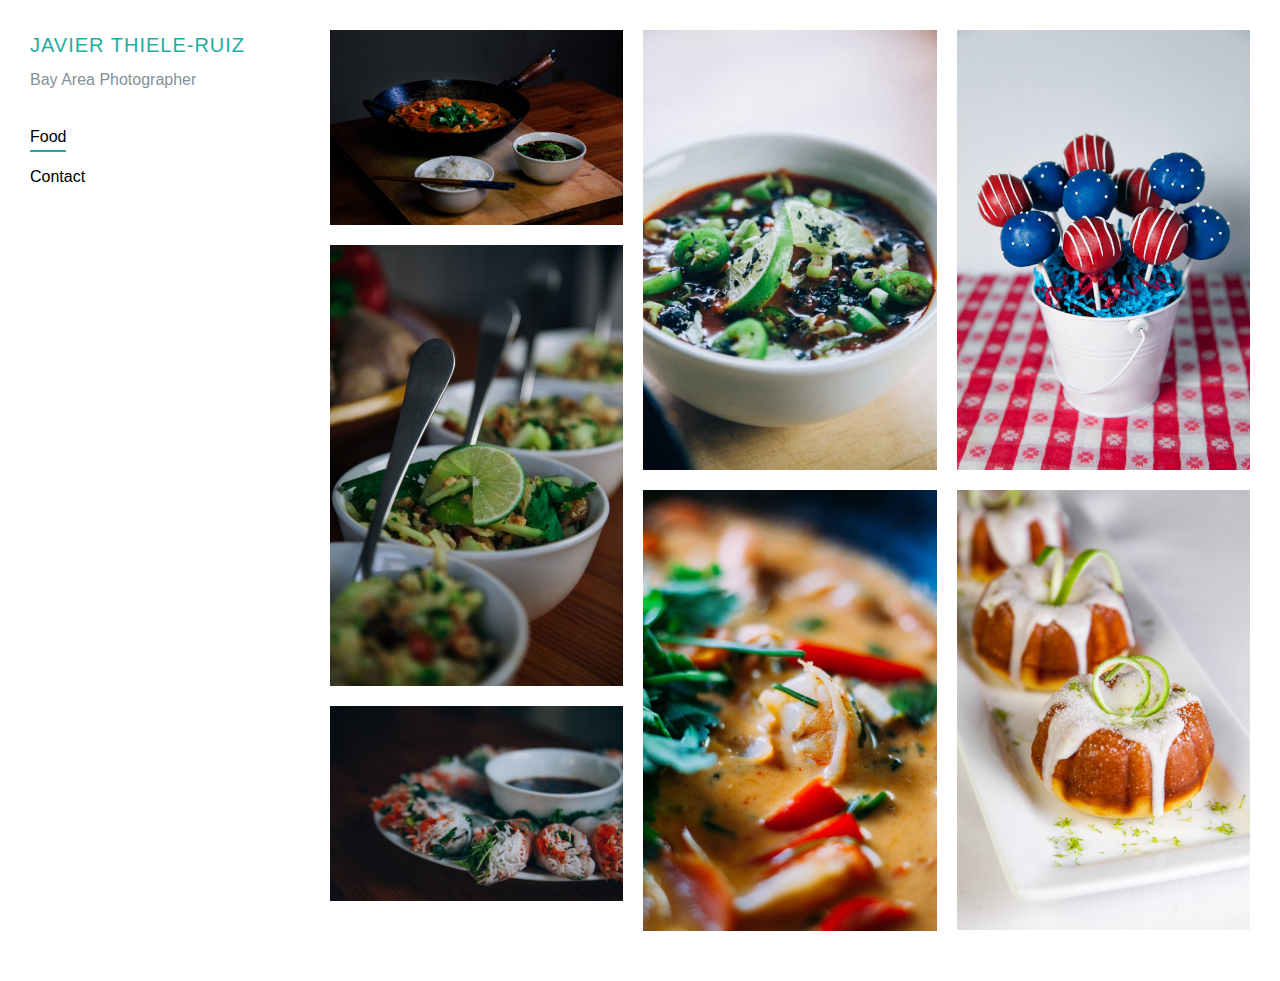
==== commit e1f57f28: "Removed animations + added pictures" ====
--- a/index.html
+++ b/index.html
@@ -42,7 +42,7 @@
         <nav class="probootstrap-nav">
           <ul>
             <li class="active" ><a href="index.html">Food</a></li>
-            <li class="" ><a href="landscapes.html">Landscape</a></li>
+            <!-- <li class="" ><a href="landscapes.html">Landscape</a></li> -->
             <li class="" ><a href="contact.html">Contact</a></li>
           </ul>
         </nav>
@@ -64,32 +64,12 @@
         <div class="probootstrap-main-site-logo"><a href="index.html">Aside</a></a></div>
       </div>
       <div class="card-columns">
-       <!--  <div class="card">
-          <a href="images/San Mateo Bridge-2.jpg" alt="Card image cap" data-animate-effect="fadeIn" data-lightbox="food">
-           <img class="card-img-top probootstrap-animate" src="images/San Mateo Bridge-2.jpg" alt="Card image cap" data-animate-effect="fadeIn" data-lightbox="food" >
+        <div class="card">
+          <a href="images/food/thumbnail/thai cooking14.jpg" data-lightbox="food">
+            <img class="card-img-top probootstrap-animate" src="images/food/thumbnail/thai cooking14.jpg" alt="Card image cap">
           </a>
         </div>
-        <div class="card">
-            <img class="card-img-top probootstrap-animate" src="images/Lelo Wedding.jpg" alt="Card image cap" data-animate-effect="fadeIn" data-lightbox="food">
-        </div>
-        <div class="card">
-            <img class="card-img-top probootstrap-animate" src="images/img_3.jpg" alt="Card image cap" data-animate-effect="fadeIn" data-lightbox="food">
-        </div> -->
-        <div class="card">
-          <a href="images/food/thumbnail/thai cooking1.jpg" data-lightbox="food">
-            <img class="card-img-top probootstrap-animate" src="images/food/thumbnail/thai cooking1.jpg" alt="Card image cap">
-          </a>
-        </div>
-        <div class="card">
-          <a href="images/food/thumbnail/thai cooking2.jpg" data-lightbox="food">
-            <img class="card-img-top probootstrap-animate" src="images/food/thumbnail/thai cooking2.jpg" alt="Card image cap">
-          </a>
-        </div>
-        <div class="card">
-          <a href="images/food/thumbnail/thai cooking3.jpg" data-lightbox="food">
-            <img class="card-img-top probootstrap-animate" src="images/food/thumbnail/thai cooking3.jpg" alt="Card image cap">
-          </a>
-        </div>
+       
         <div class="card">
           <a href="images/food/thumbnail/thai cooking4.jpg" data-lightbox="food">
             <img class="card-img-top probootstrap-animate" src="images/food/thumbnail/thai cooking4.jpg" alt="Card image cap">
@@ -98,21 +78,6 @@
         <div class="card">
           <a href="images/food/thumbnail/thai cooking5.jpg" data-lightbox="food">
             <img class="card-img-top probootstrap-animate" src="images/food/thumbnail/thai cooking5.jpg" alt="Card image cap"">
-          </a>
-        </div>
-        <div class="card">
-          <a href="images/food/thumbnail/thai cooking6.jpg" data-lightbox="food">
-            <img class="card-img-top probootstrap-animate" src="images/food/thumbnail/thai cooking6.jpg" alt="Card image cap">
-          </a>
-        </div>
-        <div class="card">
-          <a href="images/food/thumbnail/thai cooking7.jpg" data-lightbox="food">
-            <img class="card-img-top probootstrap-animate" src="images/food/thumbnail/thai cooking7.jpg" alt="Card image cap">
-          </a>
-        </div>
-        <div class="card">
-          <a href="images/food/thumbnail/thai cooking8.jpg" data-lightbox="food">
-            <img class="card-img-top probootstrap-animate" src="images/food/thumbnail/thai cooking8.jpg" alt="Card image cap">
           </a>
         </div>
         <div class="card">
@@ -126,15 +91,16 @@
           </a>
         </div>
         <div class="card">
-          <a href="images/food/thumbnail/thai cooking13.jpg" data-lightbox="food">
-            <img class="card-img-top probootstrap-animate" src="images/food/thumbnail/thai cooking13.jpg" alt="Card image cap">
+          <a href="images/food/thumbnail/cake pops.jpg" data-lightbox="food">
+            <img class="card-img-top probootstrap-animate" src="images/food/thumbnail/cake pops.jpg" alt="Card image cap">
           </a>
         </div>
-       <div class="card">
-          <a href="images/food/thumbnail/thai cooking14.jpg" data-lightbox="food">
-            <img class="card-img-top probootstrap-animate" src="images/food/thumbnail/thai cooking14.jpg" alt="Card image cap">
+        <div class="card">
+          <a href="images/food/thumbnail/bundt cakes.jpg" data-lightbox="food">
+            <img class="card-img-top probootstrap-animate" src="images/food/thumbnail/bundt cakes.jpg" alt="Card image cap">
           </a>
         </div>
+
        
       </div>  
 
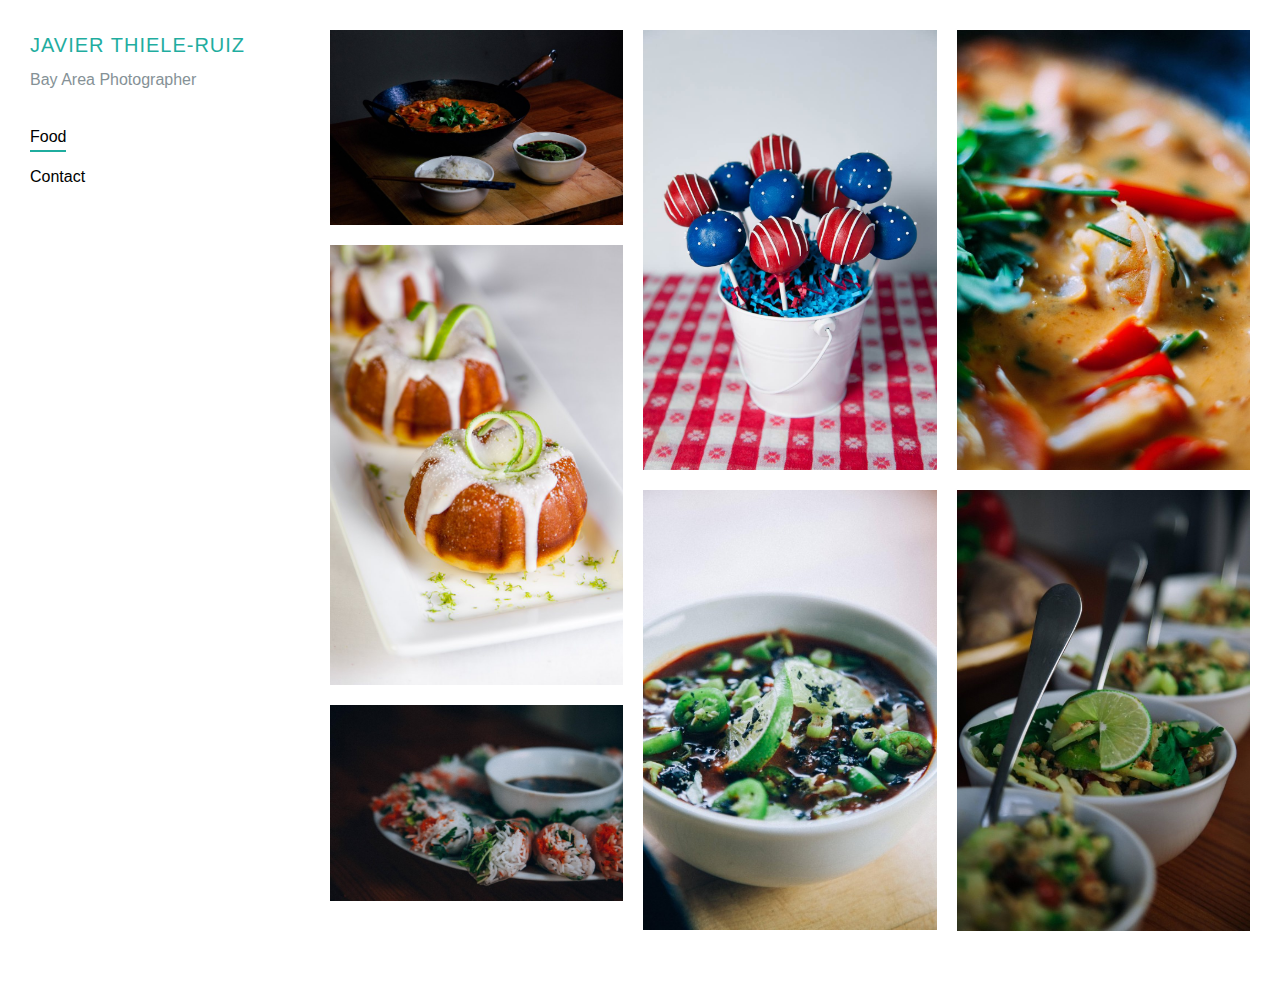
==== commit 7d9495c0: "Minor arrangement changes" ====
--- a/index.html
+++ b/index.html
@@ -69,15 +69,19 @@
             <img class="card-img-top probootstrap-animate" src="images/food/thumbnail/thai cooking14.jpg" alt="Card image cap">
           </a>
         </div>
-       
         <div class="card">
-          <a href="images/food/thumbnail/thai cooking4.jpg" data-lightbox="food">
-            <img class="card-img-top probootstrap-animate" src="images/food/thumbnail/thai cooking4.jpg" alt="Card image cap">
+          <a href="images/food/thumbnail/bundt cakes.jpg" data-lightbox="food">
+            <img class="card-img-top probootstrap-animate" src="images/food/thumbnail/bundt cakes.jpg" alt="Card image cap">
           </a>
         </div>
         <div class="card">
           <a href="images/food/thumbnail/thai cooking5.jpg" data-lightbox="food">
             <img class="card-img-top probootstrap-animate" src="images/food/thumbnail/thai cooking5.jpg" alt="Card image cap"">
+          </a>
+        </div>
+        <div class="card">
+          <a href="images/food/thumbnail/cake pops.jpg" data-lightbox="food">
+            <img class="card-img-top probootstrap-animate" src="images/food/thumbnail/cake pops.jpg" alt="Card image cap">
           </a>
         </div>
         <div class="card">
@@ -91,13 +95,8 @@
           </a>
         </div>
         <div class="card">
-          <a href="images/food/thumbnail/cake pops.jpg" data-lightbox="food">
-            <img class="card-img-top probootstrap-animate" src="images/food/thumbnail/cake pops.jpg" alt="Card image cap">
-          </a>
-        </div>
-        <div class="card">
-          <a href="images/food/thumbnail/bundt cakes.jpg" data-lightbox="food">
-            <img class="card-img-top probootstrap-animate" src="images/food/thumbnail/bundt cakes.jpg" alt="Card image cap">
+          <a href="images/food/thumbnail/thai cooking4.jpg" data-lightbox="food">
+            <img class="card-img-top probootstrap-animate" src="images/food/thumbnail/thai cooking4.jpg" alt="Card image cap">
           </a>
         </div>
 
